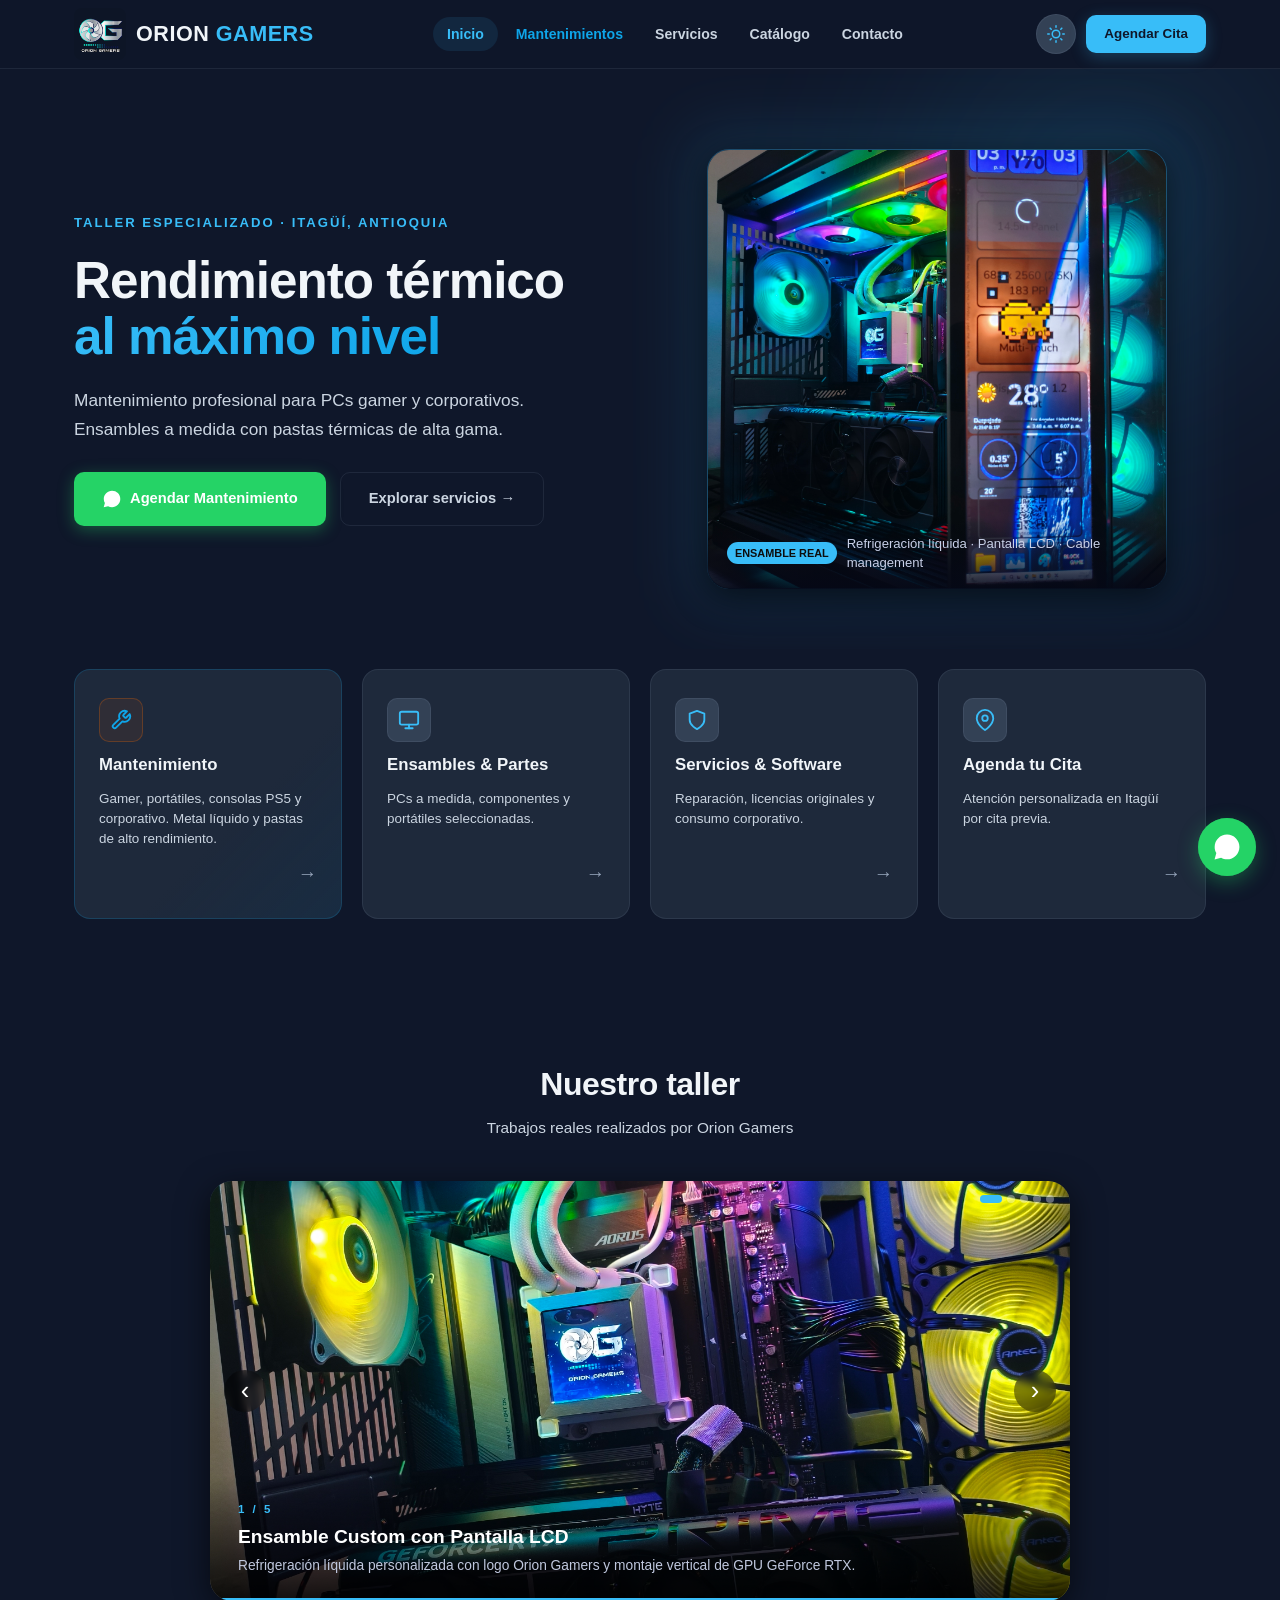
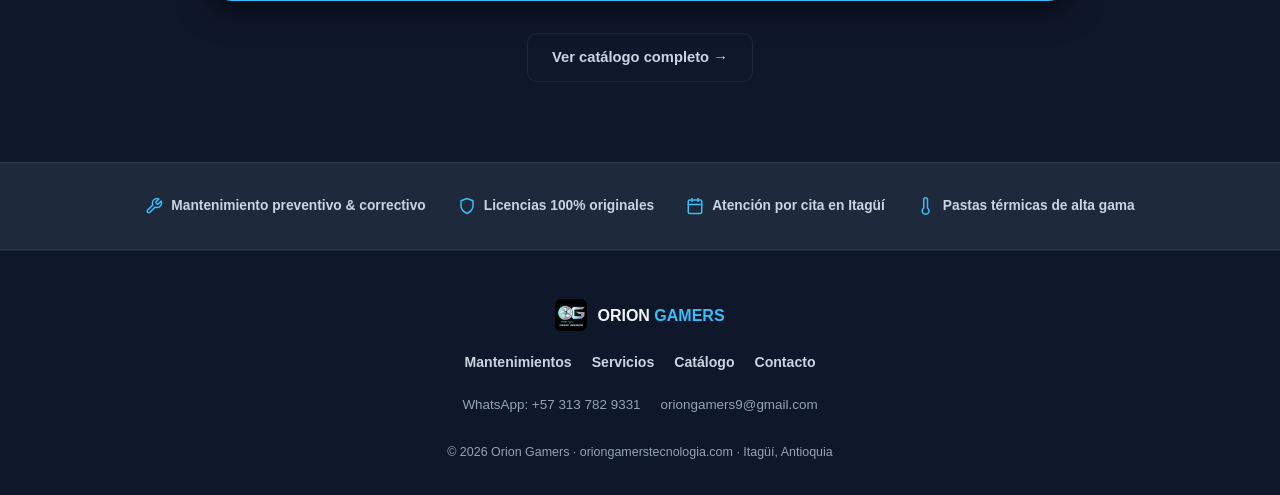
==== index.html @ 81de01fb "Deploy: Sitio web Orion Gamers con catálogo de variantes, mantenimientos PS5 y diseño minimalista" ====
<!DOCTYPE html>
<html lang="es" data-theme="dark">
<head>
  <meta charset="UTF-8">
  <meta name="viewport" content="width=device-width, initial-scale=1.0">
  <title>Orion Gamers | Mantenimiento & Tecnología Gamer · Itagüí</title>
  <meta name="description" content="Mantenimiento especializado de computadores, ensambles gamer a medida y licencias originales en Itagüí, Antioquia. Atención por cita previa.">
  <meta name="theme-color" content="#0f172a">
  <meta property="og:title" content="Orion Gamers · Mantenimiento & Tecnología Gamer">
  <meta property="og:description" content="Especialistas en mantenimiento térmico, ensambles gamer y licencias originales. Itagüí, Antioquia.">
  <meta property="og:type" content="website">
  <meta property="og:url" content="https://oriongamerstecnologia.com">
  <meta property="og:image" content="Logos%20OrionGamers/Orion_Gamers_Variante_14.webp">
  <link rel="icon" type="image/webp" href="Logos%20OrionGamers/Orion_Gamers_Variante_14.webp" id="favicon">
  <link rel="stylesheet" href="styles.css">
</head>
<body>

  <!-- HEADER -->
  <header class="header" id="header">
    <div class="container header-inner">
      <a href="index.html" class="logo">
        <img src="Logos%20OrionGamers/Orion_Gamers_Variante_14.webp" alt="Orion Gamers" id="brand-logo" width="52" height="52">
        <div class="logo-text">
          <span class="logo-name">ORION <span class="accent">GAMERS</span></span>
        </div>
      </a>

      <nav class="nav" id="nav">
        <a href="index.html" class="nav-link active">Inicio</a>
        <a href="mantenimientos.html" class="nav-link nav-highlight">Mantenimientos</a>
        <a href="servicios.html" class="nav-link">Servicios</a>
        <a href="catalogo.html" class="nav-link">Catálogo</a>
        <a href="contacto.html" class="nav-link">Contacto</a>
      </nav>

      <div class="header-actions">
        <button id="theme-toggle" class="theme-btn" type="button" aria-label="Cambiar tema">
          <svg class="theme-icon-sun" viewBox="0 0 24 24" width="18" height="18" fill="none" stroke="currentColor" stroke-width="2" stroke-linecap="round" stroke-linejoin="round"><circle cx="12" cy="12" r="5"></circle><line x1="12" y1="1" x2="12" y2="3"></line><line x1="12" y1="21" x2="12" y2="23"></line><line x1="4.22" y1="4.22" x2="5.64" y2="5.64"></line><line x1="18.36" y1="18.36" x2="19.78" y2="19.78"></line><line x1="1" y1="12" x2="3" y2="12"></line><line x1="21" y1="12" x2="23" y2="12"></line><line x1="4.22" y1="19.78" x2="5.64" y2="18.36"></line><line x1="18.36" y1="5.64" x2="19.78" y2="4.22"></line></svg>
          <svg class="theme-icon-moon" viewBox="0 0 24 24" width="18" height="18" fill="none" stroke="currentColor" stroke-width="2" stroke-linecap="round" stroke-linejoin="round"><path d="M21 12.79A9 9 0 1 1 11.21 3 7 7 0 0 0 21 12.79z"></path></svg>
        </button>
        <a href="https://wa.me/573137829331?text=Hola%20Orion%20Gamers%2C%20quiero%20informaci%C3%B3n" target="_blank" rel="noopener" class="btn btn-primary btn-sm hide-mobile">Agendar Cita</a>
        <button id="menu-toggle" class="menu-btn" type="button" aria-label="Menú" aria-expanded="false">
          <span></span><span></span><span></span>
        </button>
      </div>
    </div>
  </header>

  <main>

    <!-- HERO -->
    <section class="hero">
      <div class="container hero-grid">

        <div class="hero-text">
          <p class="hero-eyebrow">Taller especializado · Itagüí, Antioquia</p>
          <h1 class="hero-title">Rendimiento térmico<br><span class="gradient">al máximo nivel</span></h1>
          <p class="hero-sub">Mantenimiento profesional para PCs gamer y corporativos. Ensambles a medida con pastas térmicas de alta gama.</p>

          <div class="hero-ctas">
            <a href="https://wa.me/573137829331?text=Hola%20Orion%20Gamers%2C%20deseo%20agendar%20un%20mantenimiento" target="_blank" rel="noopener" class="btn btn-whatsapp">
              <svg viewBox="0 0 24 24" width="20" height="20" fill="currentColor"><path d="M12.04 2c-5.46 0-9.91 4.45-9.91 9.91 0 1.75.46 3.45 1.32 4.95L2.05 22l5.25-1.38c1.45.79 3.08 1.21 4.74 1.21 5.46 0 9.91-4.45 9.91-9.91 0-2.65-1.03-5.14-2.9-7.01A9.82 9.82 0 0 0 12.04 2zm5.46 12.38c-.28-.14-1.65-.81-1.9-.9-.26-.1-.45-.14-.64.14-.19.28-.73.9-.9 1.09-.17.19-.34.21-.62.07-.28-.14-1.18-.43-2.25-1.39-.83-.74-1.39-1.65-1.55-1.93-.16-.28-.02-.43.12-.57.13-.13.28-.34.42-.51.14-.17.19-.28.28-.47.09-.19.05-.36-.02-.5-.07-.14-.64-1.54-.88-2.11-.23-.55-.47-.48-.64-.49-.17-.01-.36-.01-.55-.01-.19 0-.5.07-.76.36-.26.28-1 1-1 2.43 0 1.44 1.03 2.82 1.18 3.01.14.19 2.03 3.1 4.92 4.35.69.3 1.23.48 1.65.61.69.22 1.32.19 1.82.11.56-.08 1.65-.67 1.88-1.32.23-.65.23-1.2.16-1.32-.07-.12-.26-.19-.54-.33z"/></svg>
              Agendar Mantenimiento
            </a>
            <a href="servicios.html" class="btn btn-ghost">Explorar servicios →</a>
          </div>
        </div>

        <div class="hero-visual">
          <div class="hero-card">
            <div class="hero-glow"></div>
            <img src="Imagenes%20y%20videos%20Pagina/A2.jpeg" alt="Ensamble gamer Orion Gamers con refrigeración líquida y pantalla LCD personalizada" class="hero-img" loading="eager">
            <div class="hero-img-caption">
              <span class="pill">Ensamble real</span>
              Refrigeración líquida · Pantalla LCD · Cable management
            </div>
          </div>
        </div>

      </div>
    </section>

    <!-- SERVICIOS RÁPIDOS (Tarjetas de Acceso) -->
    <section class="quick-links">
      <div class="container">
        <div class="cards-grid">

          <a href="mantenimientos.html" class="service-card card-featured">
            <span class="card-icon">
              <svg viewBox="0 0 24 24" fill="none" stroke="currentColor" stroke-width="2" stroke-linecap="round" stroke-linejoin="round"><path d="M14.7 6.3a1 1 0 0 0 0 1.4l1.6 1.6a1 1 0 0 0 1.4 0l3.77-3.77a6 6 0 0 1-7.94 7.94l-6.91 6.91a2.12 2.12 0 0 1-3-3l6.91-6.91a6 6 0 0 1 7.94-7.94l-3.76 3.76z"></path></svg>
            </span>
            <h3>Mantenimiento</h3>
            <p>Gamer, portátiles, consolas PS5 y corporativo. Metal líquido y pastas de alto rendimiento.</p>
            <span class="card-arrow">→</span>
          </a>

          <a href="catalogo.html" class="service-card">
            <span class="card-icon">
              <svg viewBox="0 0 24 24" fill="none" stroke="currentColor" stroke-width="2" stroke-linecap="round" stroke-linejoin="round"><rect x="2" y="3" width="20" height="14" rx="2" ry="2"></rect><line x1="8" y1="21" x2="16" y2="21"></line><line x1="12" y1="17" x2="12" y2="21"></line></svg>
            </span>
            <h3>Ensambles &amp; Partes</h3>
            <p>PCs a medida, componentes y portátiles seleccionadas.</p>
            <span class="card-arrow">→</span>
          </a>

          <a href="servicios.html" class="service-card">
            <span class="card-icon">
              <svg viewBox="0 0 24 24" fill="none" stroke="currentColor" stroke-width="2" stroke-linecap="round" stroke-linejoin="round"><path d="M12 22s8-4 8-10V5l-8-3-8 3v7c0 6 8 10 8 10z"></path></svg>
            </span>
            <h3>Servicios &amp; Software</h3>
            <p>Reparación, licencias originales y consumo corporativo.</p>
            <span class="card-arrow">→</span>
          </a>

          <a href="contacto.html" class="service-card">
            <span class="card-icon">
              <svg viewBox="0 0 24 24" fill="none" stroke="currentColor" stroke-width="2" stroke-linecap="round" stroke-linejoin="round"><path d="M21 10c0 7-9 13-9 13s-9-6-9-13a9 9 0 0 1 18 0z"></path><circle cx="12" cy="10" r="3"></circle></svg>
            </span>
            <h3>Agenda tu Cita</h3>
            <p>Atención personalizada en Itagüí por cita previa.</p>
            <span class="card-arrow">→</span>
          </a>

        </div>
      </div>
    </section>

    <!-- CARRUSEL DEL TALLER -->
    <section class="carousel-section">
      <div class="container">
        <div class="section-header">
          <h2>Nuestro taller</h2>
          <p>Trabajos reales realizados por Orion Gamers</p>
        </div>

        <div class="carousel" id="carousel">
          <!-- Imagen -->
          <img src="" alt="" class="carousel-img" id="carousel-img">

          <!-- Overlay con texto -->
          <div class="carousel-overlay" id="carousel-overlay">
            <p class="carousel-counter" id="carousel-counter"></p>
            <h3 class="carousel-title" id="carousel-title"></h3>
            <p class="carousel-desc" id="carousel-desc"></p>
          </div>

          <!-- Flecha Anterior -->
          <button class="carousel-arrow carousel-prev" id="carousel-prev" type="button" aria-label="Anterior">‹</button>

          <!-- Flecha Siguiente -->
          <button class="carousel-arrow carousel-next" id="carousel-next" type="button" aria-label="Siguiente">›</button>

          <!-- Indicadores (dots) -->
          <div class="carousel-dots" id="carousel-dots"></div>

          <!-- Barra de progreso autoplay -->
          <div class="carousel-progress">
            <div class="carousel-progress-bar" id="carousel-progress-bar"></div>
          </div>
        </div>

        <div class="gallery-cta">
          <a href="catalogo.html" class="btn btn-outline">Ver catálogo completo →</a>
        </div>
      </div>
    </section>

    <!-- BANDA DE CONFIANZA -->
    <section class="trust-band">
      <div class="container trust-row">
        <div class="trust-item">
          <span class="trust-icon">
            <svg viewBox="0 0 24 24" fill="none" stroke="currentColor" stroke-width="2" stroke-linecap="round" stroke-linejoin="round"><path d="M14.7 6.3a1 1 0 0 0 0 1.4l1.6 1.6a1 1 0 0 0 1.4 0l3.77-3.77a6 6 0 0 1-7.94 7.94l-6.91 6.91a2.12 2.12 0 0 1-3-3l6.91-6.91a6 6 0 0 1 7.94-7.94l-3.76 3.76z"></path></svg>
          </span>
          <span>Mantenimiento preventivo &amp; correctivo</span>
        </div>
        <div class="trust-item">
          <span class="trust-icon">
            <svg viewBox="0 0 24 24" fill="none" stroke="currentColor" stroke-width="2" stroke-linecap="round" stroke-linejoin="round"><path d="M12 22s8-4 8-10V5l-8-3-8 3v7c0 6 8 10 8 10z"></path></svg>
          </span>
          <span>Licencias 100% originales</span>
        </div>
        <div class="trust-item">
          <span class="trust-icon">
            <svg viewBox="0 0 24 24" fill="none" stroke="currentColor" stroke-width="2" stroke-linecap="round" stroke-linejoin="round"><rect x="3" y="4" width="18" height="18" rx="2" ry="2"></rect><line x1="16" y1="2" x2="16" y2="6"></line><line x1="8" y1="2" x2="8" y2="6"></line><line x1="3" y1="10" x2="21" y2="10"></line></svg>
          </span>
          <span>Atención por cita en Itagüí</span>
        </div>
        <div class="trust-item">
          <span class="trust-icon">
            <svg viewBox="0 0 24 24" fill="none" stroke="currentColor" stroke-width="2" stroke-linecap="round" stroke-linejoin="round"><path d="M14 14.76V3.5a2.5 2.5 0 0 0-5 0v11.26a4.5 4.5 0 1 0 5 0z"></path></svg>
          </span>
          <span>Pastas térmicas de alta gama</span>
        </div>
      </div>
    </section>

  </main>

  <!-- FOOTER -->
  <footer class="footer">
    <div class="container footer-inner">
      <div class="footer-brand">
        <img src="Logos%20OrionGamers/Orion_Gamers_Variante_14.webp" alt="Orion Gamers" width="36" height="36" id="footer-logo">
        <span>ORION <span class="accent">GAMERS</span></span>
      </div>
      <div class="footer-links">
        <a href="mantenimientos.html">Mantenimientos</a>
        <a href="servicios.html">Servicios</a>
        <a href="catalogo.html">Catálogo</a>
        <a href="contacto.html">Contacto</a>
      </div>
      <div class="footer-contact">
        <a href="https://wa.me/573137829331" target="_blank" rel="noopener">WhatsApp: +57 313 782 9331</a>
        <a href="mailto:oriongamers9@gmail.com">oriongamers9@gmail.com</a>
      </div>
      <p class="footer-copy">&copy; 2026 Orion Gamers · oriongamerstecnologia.com · Itagüí, Antioquia</p>
    </div>
  </footer>

  <!-- WHATSAPP FAB -->
  <a href="https://wa.me/573137829331?text=Hola%20Orion%20Gamers%2C%20tengo%20una%20consulta" target="_blank" rel="noopener" class="wa-fab" aria-label="WhatsApp">
    <span class="wa-pulse"></span>
    <svg viewBox="0 0 24 24" width="30" height="30" fill="white"><path d="M12.04 2c-5.46 0-9.91 4.45-9.91 9.91 0 1.75.46 3.45 1.32 4.95L2.05 22l5.25-1.38c1.45.79 3.08 1.21 4.74 1.21 5.46 0 9.91-4.45 9.91-9.91 0-2.65-1.03-5.14-2.9-7.01A9.82 9.82 0 0 0 12.04 2zm5.46 12.38c-.28-.14-1.65-.81-1.9-.9-.26-.1-.45-.14-.64.14-.19.28-.73.9-.9 1.09-.17.19-.34.21-.62.07-.28-.14-1.18-.43-2.25-1.39-.83-.74-1.39-1.65-1.55-1.93-.16-.28-.02-.43.12-.57.13-.13.28-.34.42-.51.14-.17.19-.28.28-.47.09-.19.05-.36-.02-.5-.07-.14-.64-1.54-.88-2.11-.23-.55-.47-.48-.64-.49-.17-.01-.36-.01-.55-.01-.19 0-.5.07-.76.36-.26.28-1 1-1 2.43 0 1.44 1.03 2.82 1.18 3.01.14.19 2.03 3.1 4.92 4.35.69.3 1.23.48 1.65.61.69.22 1.32.19 1.82.11.56-.08 1.65-.67 1.88-1.32.23-.65.23-1.2.16-1.32-.07-.12-.26-.19-.54-.33z"/></svg>
  </a>

  <script src="script.js"></script>
</body>
</html>
---- styles.css ----
/* ==========================================================================
   ORION GAMERS — Estilos Principales
   Minimalista · Modo Dual (Dark / Light) · Multi-página
   ========================================================================== */

/* ─── VARIABLES ─── */
:root {
  --font: -apple-system, BlinkMacSystemFont, "Segoe UI", Roboto, Helvetica, Arial, sans-serif;
  --ease: cubic-bezier(.4, 0, .2, 1);
  --speed: .3s;
  --r-sm: 10px;
  --r-md: 16px;
  --r-lg: 22px;
  --r-full: 9999px;
  --wa: #25d366;
  --wa-hover: #1ead57;
  --wa-glow: rgba(37, 211, 102, .35);
}

/* ─── DARK THEME ─── */
[data-theme="dark"] {
  --bg-0: #0f172a;
  --bg-1: #1e293b;
  --bg-2: #334155;
  --bg-glass: rgba(15, 23, 42, .92);
  --text-1: #f1f5f9;
  --text-2: #cbd5e1;
  --text-3: #94a3b8;
  --accent: #38bdf8;
  --accent-dim: rgba(56, 189, 248, .10);
  --accent-glow: rgba(56, 189, 248, .25);
  --orange: #0ea5e9;
  --orange-glow: rgba(14, 165, 233, .20);
  --border: rgba(148, 163, 184, .12);
  --border-accent: rgba(56, 189, 248, .25);
  --shadow: 0 8px 32px rgba(0,0,0,.60);
  --shadow-sm: 0 2px 8px rgba(0,0,0,.35);
}

/* ─── LIGHT THEME ─── */
[data-theme="light"] {
  --bg-0: #f1f5f9;
  --bg-1: #ffffff;
  --bg-2: #e2e8f0;
  --bg-glass: rgba(241, 245, 249, .92);
  --text-1: #0f172a;
  --text-2: #334155;
  --text-3: #64748b;
  --accent: #0284c7;
  --accent-dim: rgba(2, 132, 199, .08);
  --accent-glow: rgba(2, 132, 199, .16);
  --orange: #0369a1;
  --orange-glow: rgba(3, 105, 161, .12);
  --border: rgba(15, 23, 42, .10);
  --border-accent: rgba(2, 132, 199, .25);
  --shadow: 0 8px 32px rgba(0,0,0,.08);
  --shadow-sm: 0 2px 8px rgba(0,0,0,.05);
}

/* ─── RESET ─── */
*, *::before, *::after { box-sizing: border-box; margin: 0; padding: 0; }
html { scroll-behavior: smooth; }
body {
  font-family: var(--font);
  background: var(--bg-0);
  color: var(--text-1);
  line-height: 1.6;
  -webkit-font-smoothing: antialiased;
  transition: background var(--speed) var(--ease), color var(--speed) var(--ease);
  overflow-x: hidden;
}
a { text-decoration: none; color: inherit; transition: all var(--speed) var(--ease); }
img { max-width: 100%; height: auto; display: block; }
.container { max-width: 1180px; margin: 0 auto; padding: 0 24px; }
.accent { color: var(--accent); }

/* ─── GRADIENT TEXT ─── */
.gradient {
  background: linear-gradient(135deg, var(--accent) 0%, var(--orange) 100%);
  -webkit-background-clip: text;
  -webkit-text-fill-color: transparent;
  background-clip: text;
}

/* ─── BUTTONS ─── */
.btn {
  display: inline-flex; align-items: center; gap: 8px;
  font-weight: 700; border: none; cursor: pointer;
  border-radius: var(--r-sm); transition: all var(--speed) var(--ease);
  font-size: .92rem; text-decoration: none;
}
.btn-sm { padding: 8px 18px; font-size: .84rem; }
.btn-primary {
  background: var(--accent); color: #0f172a; font-weight: 800;
  box-shadow: 0 4px 16px var(--accent-glow);
}
.btn-primary:hover { transform: translateY(-2px); filter: brightness(1.12); box-shadow: 0 8px 24px var(--accent-glow); }
.btn-whatsapp {
  background: var(--wa); color: #fff;
  padding: 14px 28px; border-radius: var(--r-sm);
  box-shadow: 0 4px 16px var(--wa-glow);
}
.btn-whatsapp:hover { background: var(--wa-hover); transform: translateY(-2px); box-shadow: 0 8px 24px var(--wa-glow); }
.btn-ghost {
  background: transparent; color: var(--text-2);
  padding: 14px 28px; border: 1px solid var(--border);
}
.btn-ghost:hover { color: var(--accent); border-color: var(--accent); background: var(--accent-dim); }
.btn-outline {
  background: transparent; color: var(--text-2);
  padding: 12px 24px; border: 1px solid var(--border);
}
.btn-outline:hover { color: var(--accent); border-color: var(--accent); }

/* ─── HEADER ─── */
.header {
  position: sticky; top: 0; z-index: 100;
  background: var(--bg-glass);
  backdrop-filter: blur(16px); -webkit-backdrop-filter: blur(16px);
  border-bottom: 1px solid var(--border);
  transition: background var(--speed) var(--ease), border var(--speed) var(--ease);
}
.header-inner {
  display: flex; align-items: center; justify-content: space-between;
  height: 68px;
}

/* Logo */
.logo { display: flex; align-items: center; gap: 10px; }
.logo img {
  width: 52px; height: 52px; border-radius: 8px;
  object-fit: cover;
}
[data-theme="dark"] .logo img { mix-blend-mode: lighten; }
[data-theme="light"] .logo img { mix-blend-mode: darken; }
.logo-name { font-size: 1.35rem; font-weight: 800; letter-spacing: .5px; }

/* Nav */
.nav { display: flex; align-items: center; gap: 4px; }
.nav-link {
  font-size: .88rem; font-weight: 600; color: var(--text-2);
  padding: 6px 14px; border-radius: var(--r-full);
}
.nav-link:hover, .nav-link.active { color: var(--accent); background: var(--accent-dim); }
.nav-highlight { font-weight: 700; color: var(--orange); }
.nav-highlight:hover { color: var(--orange); background: var(--orange-glow); }

/* Header actions */
.header-actions { display: flex; align-items: center; gap: 10px; }

/* Theme toggle */
.theme-btn {
  width: 40px; height: 40px; border-radius: 50%;
  background: var(--bg-2); border: 1px solid var(--border);
  cursor: pointer; display: flex; align-items: center; justify-content: center;
  color: var(--text-1); transition: all var(--speed) var(--ease);
}
.theme-btn:hover { border-color: var(--accent); transform: scale(1.08); }
.theme-btn svg {
  width: 18px; height: 18px; display: block;
}
[data-theme="dark"] .theme-icon-moon { display: none; }
[data-theme="dark"] .theme-icon-sun { display: block; color: var(--accent); }
[data-theme="light"] .theme-icon-sun { display: none; }
[data-theme="light"] .theme-icon-moon { display: block; color: var(--text-1); }

/* Menu button mobile */
.menu-btn {
  display: none; background: none; border: none; cursor: pointer;
  width: 32px; height: 24px; position: relative;
  flex-direction: column; justify-content: space-between;
}
.menu-btn span {
  display: block; width: 100%; height: 2px; background: var(--text-1);
  border-radius: 2px; transition: all .3s ease;
}
.menu-btn.open span:nth-child(1) { transform: translateY(11px) rotate(45deg); }
.menu-btn.open span:nth-child(2) { opacity: 0; }
.menu-btn.open span:nth-child(3) { transform: translateY(-11px) rotate(-45deg); }

/* ─── HERO ─── */
.hero {
  padding: 80px 0 60px;
  position: relative; overflow: hidden;
}
.hero::before {
  content: ""; position: absolute; top: -30%; right: -10%;
  width: 600px; height: 600px; border-radius: 50%;
  background: radial-gradient(circle, var(--accent-glow) 0%, transparent 70%);
  filter: blur(80px); opacity: .5; pointer-events: none;
}
.hero-grid {
  display: grid; grid-template-columns: 1fr 1fr;
  align-items: center; gap: 56px; position: relative; z-index: 1;
}

/* Hero text */
.hero-text { display: flex; flex-direction: column; gap: 20px; }
.hero-eyebrow {
  font-size: .82rem; font-weight: 700; text-transform: uppercase;
  letter-spacing: 2px; color: var(--accent);
}
.hero-title {
  font-size: 3.2rem; font-weight: 800; line-height: 1.1;
  letter-spacing: -1px;
}
.hero-sub {
  font-size: 1.08rem; color: var(--text-2); line-height: 1.7;
  max-width: 480px;
}
.hero-ctas { display: flex; gap: 14px; flex-wrap: wrap; margin-top: 8px; }

/* Hero visual */
.hero-visual { display: flex; justify-content: center; position: relative; }
.hero-card { position: relative; width: 100%; max-width: 460px; }
.hero-glow {
  position: absolute; inset: -16px; border-radius: var(--r-lg);
  background: linear-gradient(135deg, var(--accent-glow), var(--orange-glow));
  filter: blur(32px); opacity: .6;
}
.hero-img {
  position: relative; z-index: 1; width: 100%; height: 440px;
  object-fit: cover; border-radius: var(--r-lg);
  border: 1px solid var(--border-accent);
  box-shadow: var(--shadow);
}
.hero-img-caption {
  position: absolute; bottom: 0; left: 0; right: 0; z-index: 2;
  padding: 16px 20px;
  background: linear-gradient(to top, rgba(5,8,22,.92) 0%, transparent 100%);
  border-radius: 0 0 var(--r-lg) var(--r-lg);
  font-size: .82rem; color: #c8d0e8; line-height: 1.5;
  display: flex; align-items: center; gap: 10px;
}
.pill {
  flex-shrink: 0; background: var(--accent); color: #0d0d0d;
  font-size: .68rem; font-weight: 800; text-transform: uppercase;
  padding: 3px 8px; border-radius: var(--r-full);
}

/* ─── QUICK LINKS (SERVICE CARDS) ─── */
.quick-links { padding: 20px 0 80px; }
.cards-grid {
  display: grid; grid-template-columns: repeat(4, 1fr); gap: 20px;
}
.service-card {
  display: flex; flex-direction: column; gap: 10px;
  background: var(--bg-1); border: 1px solid var(--border);
  border-radius: var(--r-md); padding: 28px 24px;
  position: relative; overflow: hidden;
  transition: all var(--speed) var(--ease); cursor: pointer;
}
.service-card:hover {
  border-color: var(--accent); transform: translateY(-4px);
  box-shadow: var(--shadow), 0 0 0 1px var(--accent);
}
.card-featured {
  border-color: var(--orange-glow);
  background: linear-gradient(135deg, var(--bg-1) 60%, var(--orange-glow) 180%);
}
.card-icon {
  width: 44px; height: 44px; border-radius: var(--r-sm);
  background: var(--bg-2); border: 1px solid var(--border);
  display: flex; align-items: center; justify-content: center;
  color: var(--accent); transition: all var(--speed) var(--ease);
}
.card-featured .card-icon {
  color: var(--orange); border-color: rgba(255, 107, 0, 0.25);
  background: rgba(255, 107, 0, 0.08);
}
.card-icon svg { width: 22px; height: 22px; display: block; }
.service-card:hover .card-icon { border-color: var(--accent); transform: scale(1.05); }
.card-featured:hover .card-icon { border-color: var(--orange); }
.service-card h3 { font-size: 1.05rem; font-weight: 700; }
.service-card p { font-size: .84rem; color: var(--text-2); line-height: 1.5; flex-grow: 1; }
.card-arrow {
  align-self: flex-end; font-size: 1.2rem; color: var(--text-3);
  transition: all var(--speed) var(--ease);
}
.service-card:hover .card-arrow { color: var(--accent); transform: translateX(4px); }
.card-featured:hover .card-arrow { color: var(--orange); }

/* ─── SECTION HEADER ─── */
.section-header { text-align: center; margin-bottom: 40px; }
.section-header h2 { font-size: 2rem; font-weight: 800; letter-spacing: -.5px; }
.section-header p { color: var(--text-2); margin-top: 6px; font-size: .96rem; }
.gallery-cta { text-align: center; margin-top: 32px; }

/* ─── CAROUSEL ─── */
.carousel-section { padding: 60px 0 80px; }
.carousel {
  position: relative; width: 100%; max-width: 860px; margin: 0 auto;
  border-radius: var(--r-lg); overflow: hidden;
  background: var(--bg-2); box-shadow: var(--shadow);
}

/* Crossfade animation */
@keyframes crossfade {
  from { opacity: 0; transform: scale(1.03); }
  to   { opacity: 1; transform: scale(1); }
}
.carousel-img {
  width: 100%; height: 420px; object-fit: cover; display: block;
}
.carousel-img.fade { animation: crossfade .45s cubic-bezier(.16,1,.3,1) forwards; }

/* Overlay */
.carousel-overlay {
  position: absolute; bottom: 0; left: 0; right: 0;
  padding: 24px 28px;
  background: linear-gradient(to top, rgba(0,0,0,.85) 0%, rgba(0,0,0,.35) 65%, transparent 100%);
}
.carousel-overlay.fade { animation: crossfade .45s cubic-bezier(.16,1,.3,1) forwards; }
.carousel-counter {
  font-size: .72rem; font-weight: 700; text-transform: uppercase;
  letter-spacing: 2.5px; color: var(--accent); margin-bottom: 4px;
}
.carousel-title {
  font-size: 1.2rem; font-weight: 700; color: #fff;
}
.carousel-desc {
  font-size: .86rem; color: #c0c8de; margin-top: 3px; line-height: 1.5;
}

/* Arrows */
.carousel-arrow {
  position: absolute; top: 50%; transform: translateY(-50%);
  width: 42px; height: 42px; border-radius: 50%;
  background: rgba(0,0,0,.45); border: none; color: #fff;
  font-size: 1.6rem; cursor: pointer; display: flex;
  align-items: center; justify-content: center;
  transition: all .25s var(--ease); backdrop-filter: blur(4px);
}
.carousel-arrow:hover { background: var(--accent); color: #0d0d0d; }
.carousel-prev { left: 14px; }
.carousel-next { right: 14px; }

/* Dots */
.carousel-dots {
  position: absolute; top: 14px; right: 16px;
  display: flex; gap: 5px;
}
.carousel-dot {
  width: 8px; height: 8px; border-radius: var(--r-full);
  background: rgba(255,255,255,.35); border: none; cursor: pointer;
  transition: all .3s var(--ease); padding: 0;
}
.carousel-dot:hover { background: rgba(255,255,255,.65); }
.carousel-dot.active {
  width: 22px; background: var(--accent);
}

/* Progress bar */
.carousel-progress {
  position: absolute; bottom: 0; left: 0; right: 0;
  height: 3px; background: rgba(255,255,255,.1);
}
.carousel-progress-bar {
  height: 100%; background: var(--accent); border-radius: 0 3px 3px 0;
  width: 0;
}
.carousel-progress-bar.running {
  animation: progressFill 5s linear forwards;
}
@keyframes progressFill {
  from { width: 0; }
  to   { width: 100%; }
}

/* ─── TRUST BAND ─── */
.trust-band {
  padding: 32px 0;
  background: var(--bg-1); border-top: 1px solid var(--border);
  border-bottom: 1px solid var(--border);
}
.trust-row {
  display: flex; justify-content: center; align-items: center;
  flex-wrap: wrap; gap: 32px;
}
.trust-item {
  display: flex; align-items: center; gap: 8px;
  font-size: .86rem; font-weight: 600; color: var(--text-2);
}
.trust-icon {
  display: inline-flex; align-items: center; justify-content: center;
  color: var(--accent); flex-shrink: 0;
}
.trust-icon svg { width: 18px; height: 18px; display: block; }

/* ─── FOOTER ─── */
.footer {
  padding: 48px 0 32px;
  border-top: 1px solid var(--border);
}
.footer-inner {
  display: flex; flex-direction: column; align-items: center;
  gap: 20px; text-align: center;
}
.footer-brand {
  display: flex; align-items: center; gap: 10px;
  font-size: 1rem; font-weight: 800;
}
.footer-brand img { width: 32px; height: 32px; border-radius: 6px; object-fit: cover; }
.footer-links { display: flex; gap: 20px; flex-wrap: wrap; }
.footer-links a { font-size: .88rem; font-weight: 600; color: var(--text-2); }
.footer-links a:hover { color: var(--accent); }
.footer-contact { display: flex; gap: 20px; flex-wrap: wrap; }
.footer-contact a { font-size: .84rem; color: var(--text-3); }
.footer-contact a:hover { color: var(--accent); }
.footer-copy { font-size: .78rem; color: var(--text-3); margin-top: 8px; }

/* ─── WHATSAPP FAB ─── */
.wa-fab {
  position: fixed; bottom: 24px; right: 24px; z-index: 90;
  width: 58px; height: 58px; border-radius: 50%;
  background: var(--wa); display: flex; align-items: center; justify-content: center;
  box-shadow: 0 6px 20px var(--wa-glow);
  transition: transform .3s var(--ease);
}
.wa-fab:hover { transform: scale(1.1); background: var(--wa-hover); }
.wa-fab svg { position: relative; z-index: 2; }
.wa-pulse {
  position: absolute; inset: 0; border-radius: 50%;
  background: var(--wa); opacity: .5;
  animation: pulse 2s infinite;
}
@keyframes pulse {
  0% { transform: scale(1); opacity: .5; }
  100% { transform: scale(1.55); opacity: 0; }
}

/* ─── SCROLL MARGIN FOR ANCHORS ─── */
section[id] {
  scroll-margin-top: 80px;
}

/* ─── SECTION HEADERS & BADGES ─── */
.section-badge {
  display: inline-block;
  font-size: .72rem;
  font-weight: 800;
  text-transform: uppercase;
  letter-spacing: 2px;
  color: #38bdf8;
  background: rgba(56, 189, 248, 0.12);
  border: 1px solid rgba(56, 189, 248, 0.25);
  padding: 4px 14px;
  border-radius: var(--r-full);
  margin-bottom: 12px;
}
.section-title {
  font-size: 2.2rem;
  font-weight: 800;
  letter-spacing: -.5px;
  color: var(--text-1);
}
.section-desc {
  color: var(--text-2);
  margin-top: 8px;
  font-size: .98rem;
  max-width: 640px;
  margin-left: auto;
  margin-right: auto;
  line-height: 1.6;
}

/* ─── MANTENIMIENTO ESPECIALIZADO ─── */
.maintenance-section {
  padding: 70px 0 60px;
  position: relative;
}
.maint-grid {
  display: grid;
  grid-template-columns: repeat(4, 1fr);
  gap: 24px;
  margin-bottom: 40px;
}
.maint-card {
  background: var(--bg-1);
  border: 1px solid var(--border);
  border-radius: var(--r-lg);
  display: flex;
  flex-direction: column;
  padding: 32px 26px;
  position: relative;
  overflow: hidden;
  transition: transform var(--speed) var(--ease), border-color var(--speed) var(--ease), box-shadow var(--speed) var(--ease);
}
.maint-card:hover {
  transform: translateY(-6px);
  box-shadow: var(--shadow);
}
.maint-card::before {
  content: "";
  position: absolute;
  top: 0; left: 0; right: 0;
  height: 4px;
  background: transparent;
  transition: background var(--speed) var(--ease);
}
.maint-card-gamer:hover {
  border-color: #00e5ff;
  box-shadow: 0 12px 36px rgba(0, 229, 255, 0.15);
}
.maint-card-gamer::before {
  background: linear-gradient(90deg, #00e5ff, #38bdf8);
}
.maint-card-corp:hover {
  border-color: #3b82f6;
  box-shadow: 0 12px 36px rgba(59, 130, 246, 0.15);
}
.maint-card-corp::before {
  background: linear-gradient(90deg, #3b82f6, #6366f1);
}
.maint-card-laptop:hover {
  border-color: #10b981;
  box-shadow: 0 12px 36px rgba(16, 185, 129, 0.15);
}
.maint-card-laptop::before {
  background: linear-gradient(90deg, #10b981, #06b6d4);
}
.maint-card-ps5:hover {
  border-color: #0070d1;
  box-shadow: 0 12px 36px rgba(0, 112, 209, 0.25);
}
.maint-card-ps5::before {
  background: linear-gradient(90deg, #0070d1, #00f0ff);
}

.maint-card-header {
  display: flex;
  flex-direction: column;
  gap: 12px;
  margin-bottom: 20px;
}
.maint-icon-badge {
  width: 48px;
  height: 48px;
  border-radius: var(--r-md);
  background: var(--bg-2);
  border: 1px solid var(--border);
  display: flex;
  align-items: center;
  justify-content: center;
  color: var(--accent);
  transition: all var(--speed) var(--ease);
}
.maint-card-corporate .maint-icon-badge { color: #f59e0b; border-color: rgba(245, 158, 11, 0.25); }
.maint-card-laptop .maint-icon-badge { color: #10b981; border-color: rgba(16, 185, 129, 0.25); }
.maint-card-ps5 .maint-icon-badge { color: #0070d1; border-color: rgba(0, 112, 209, 0.25); }
.maint-icon-badge svg {
  width: 24px;
  height: 24px;
  display: block;
}
.maint-tag {
  font-size: .74rem;
  font-weight: 700;
  text-transform: uppercase;
  letter-spacing: 1px;
  color: var(--text-2);
}
.maint-card-title {
  font-size: 1.25rem;
  font-weight: 800;
  line-height: 1.3;
  color: var(--text-1);
}
.maint-card-desc {
  font-size: .88rem;
  color: var(--text-2);
  line-height: 1.55;
}

.maint-card-body {
  flex-grow: 1;
  border-top: 1px solid var(--border);
  padding-top: 20px;
  margin-bottom: 24px;
}
.maint-features-title {
  font-size: .80rem;
  font-weight: 700;
  text-transform: uppercase;
  letter-spacing: .8px;
  color: var(--text-2);
  margin-bottom: 14px;
}
.maint-checklist {
  list-style: none;
  display: flex;
  flex-direction: column;
  gap: 12px;
}
.maint-checklist li {
  display: flex;
  align-items: flex-start;
  gap: 10px;
  font-size: .86rem;
  color: var(--text-2);
  line-height: 1.45;
}
.maint-checklist li strong {
  color: var(--text-1);
}
.check-icon {
  flex-shrink: 0;
  width: 18px;
  height: 18px;
  border-radius: 50%;
  background: rgba(37, 211, 102, 0.15);
  color: #25d366;
  display: inline-flex;
  align-items: center;
  justify-content: center;
  font-size: .75rem;
  font-weight: 900;
  margin-top: 2px;
}

.maint-card-footer {
  margin-top: auto;
}
.maint-cta-btn {
  width: 100%;
  justify-content: center;
  padding: 12px 18px;
  font-size: .88rem;
}

/* ─── TARJETA COMPARATIVA DE VIDEOS ANTES Y DESPUÉS ─── */
.video-showcase-card {
  background: var(--bg-1);
  border: 1px solid var(--border);
  border-radius: var(--r-lg);
  padding: 38px 32px;
  margin-bottom: 36px;
  box-shadow: var(--shadow-sm);
  position: relative;
  overflow: hidden;
}
.video-showcase-header {
  text-align: center;
  margin-bottom: 28px;
}
.video-badge {
  display: inline-block;
  font-size: .72rem;
  font-weight: 800;
  text-transform: uppercase;
  letter-spacing: 2px;
  color: #f59e0b;
  background: rgba(245, 158, 11, 0.12);
  border: 1px solid rgba(245, 158, 11, 0.25);
  padding: 4px 14px;
  border-radius: var(--r-full);
  margin-bottom: 10px;
}
.video-showcase-title {
  font-size: 1.6rem;
  font-weight: 800;
  color: var(--text-1);
  letter-spacing: -.3px;
}
.video-showcase-desc {
  font-size: .92rem;
  color: var(--text-2);
  max-width: 680px;
  margin: 8px auto 0;
  line-height: 1.6;
}
.video-showcase-grid {
  display: grid;
  grid-template-columns: 1fr 1fr;
  gap: 24px;
}
.video-box {
  background: var(--bg-2);
  border: 1px solid var(--border);
  border-radius: var(--r-md);
  padding: 22px;
  display: flex;
  flex-direction: column;
  gap: 14px;
  transition: transform var(--speed) var(--ease), border-color var(--speed) var(--ease), box-shadow var(--speed) var(--ease);
}
.video-box:hover {
  transform: translateY(-4px);
}
.video-box-before:hover {
  border-color: rgba(239, 68, 68, 0.45);
  box-shadow: 0 10px 28px rgba(239, 68, 68, 0.12);
}
.video-box-after:hover {
  border-color: rgba(34, 197, 94, 0.45);
  box-shadow: 0 10px 28px rgba(34, 197, 94, 0.12);
}
.video-box-badge {
  display: inline-flex;
  align-items: center;
  gap: 8px;
  font-size: .74rem;
  font-weight: 800;
  letter-spacing: 1px;
  text-transform: uppercase;
  padding: 5px 12px;
  border-radius: var(--r-full);
  align-self: flex-start;
}
.badge-before {
  background: rgba(239, 68, 68, 0.12);
  color: #ef4444;
  border: 1px solid rgba(239, 68, 68, 0.25);
}
.badge-after {
  background: rgba(34, 197, 94, 0.12);
  color: #22c55e;
  border: 1px solid rgba(34, 197, 94, 0.25);
}
.dot-red {
  color: #ef4444;
  font-size: .9rem;
}
.dot-green {
  color: #22c55e;
  font-size: .9rem;
}
.aspect-pill {
  font-size: .68rem;
  font-weight: 700;
  text-transform: uppercase;
  letter-spacing: .5px;
  color: var(--text-3);
  background: var(--bg-1);
  padding: 3px 8px;
  border-radius: var(--r-full);
  border: 1px solid var(--border);
}

.video-box-header {
  display: flex;
  align-items: center;
  justify-content: flex-start;
  gap: 10px;
}

.video-wrapper {
  position: relative;
  width: 100%;
  max-width: 250px;
  margin: 0 auto;
  aspect-ratio: 478 / 850;
  border-radius: var(--r-md);
  overflow: hidden;
  background: #000;
  box-shadow: 0 8px 24px rgba(0, 0, 0, 0.45);
  border: 1px solid var(--border);
  transition: border-color var(--speed) var(--ease), box-shadow var(--speed) var(--ease);
}
.video-wrapper:hover {
  border-color: #38bdf8;
  box-shadow: 0 10px 28px rgba(56, 189, 248, 0.2);
}
.showcase-video {
  width: 100%;
  height: 100%;
  display: block;
  object-fit: contain;
  background: #000;
}

.btn-expand-trigger {
  width: 100%;
  max-width: 250px;
  margin: 10px auto 0;
  padding: 10px 16px;
  font-size: .84rem;
  font-weight: 700;
  border-radius: var(--r-sm);
  display: flex;
  align-items: center;
  justify-content: center;
  gap: 8px;
  cursor: pointer;
  background: var(--bg-1);
  border: 1px solid var(--border);
  color: var(--text-1);
  transition: all var(--speed) var(--ease);
}
.btn-expand-trigger:hover {
  transform: translateY(-2px);
  border-color: #38bdf8;
  color: #38bdf8;
  background: rgba(56, 189, 248, 0.08);
  box-shadow: 0 4px 14px rgba(56, 189, 248, 0.25);
}
.btn-expand-before:hover {
  border-color: #ef4444;
  color: #ef4444;
  background: rgba(239, 68, 68, 0.08);
  box-shadow: 0 4px 14px rgba(239, 68, 68, 0.2);
}
.btn-expand-after:hover {
  border-color: #22c55e;
  color: #22c55e;
  background: rgba(34, 197, 94, 0.08);
  box-shadow: 0 4px 14px rgba(34, 197, 94, 0.2);
}
.btn-expand-after:hover {
  border-color: #22c55e;
  color: #22c55e;
  box-shadow: 0 4px 14px rgba(34, 197, 94, 0.2);
}

.video-box-info {
  display: flex;
  flex-direction: column;
  gap: 8px;
  padding-top: 4px;
}
.video-box-info h4 {
  font-size: .94rem;
  font-weight: 700;
  color: var(--text-1);
}
.video-box-info ul {
  list-style: none;
  display: flex;
  flex-direction: column;
  gap: 6px;
}
.video-box-info li {
  font-size: .84rem;
  color: var(--text-2);
  line-height: 1.45;
  position: relative;
  padding-left: 16px;
}
.video-box-info li::before {
  content: "•";
  position: absolute;
  left: 2px;
  top: 0;
  color: var(--text-3);
  font-size: 1rem;
}
.video-showcase-footer {
  margin-top: 26px;
  padding-top: 22px;
  border-top: 1px solid var(--border);
  display: flex;
  align-items: center;
  justify-content: space-between;
  gap: 20px;
  flex-wrap: wrap;
}
.video-footer-text {
  display: flex;
  align-items: center;
  gap: 10px;
  font-size: .88rem;
  color: var(--text-2);
  max-width: 620px;
  line-height: 1.5;
}
.sparkle-icon {
  font-size: 1.3rem;
  flex-shrink: 0;
}

/* ─── TARJETA PROCESO MANTENIMIENTO PLAYSTATION 5 (PS5) ─── */
.ps5-showcase-card {
  background: var(--bg-1);
  border: 1px solid var(--border);
  border-radius: var(--r-lg);
  padding: 38px 32px;
  margin-bottom: 36px;
  box-shadow: var(--shadow-sm);
  position: relative;
  overflow: hidden;
}
.ps5-showcase-card::before {
  content: "";
  position: absolute;
  top: 0; left: 0; right: 0;
  height: 4px;
  background: linear-gradient(90deg, #0070d1, #00f0ff, #0070d1);
}
.ps5-showcase-header {
  text-align: center;
  margin-bottom: 28px;
}
.ps5-badge {
  display: inline-block;
  font-size: .72rem;
  font-weight: 800;
  text-transform: uppercase;
  letter-spacing: 2px;
  color: #38bdf8;
  background: rgba(0, 112, 209, 0.14);
  border: 1px solid rgba(0, 112, 209, 0.35);
  padding: 4px 14px;
  border-radius: var(--r-full);
  margin-bottom: 10px;
}
.ps5-showcase-title {
  font-size: 1.6rem;
  font-weight: 800;
  color: var(--text-1);
  letter-spacing: -.3px;
}
.ps5-showcase-desc {
  font-size: .92rem;
  color: var(--text-2);
  max-width: 720px;
  margin: 8px auto 0;
  line-height: 1.6;
}
.ps5-showcase-grid {
  display: grid;
  grid-template-columns: 320px 1fr;
  gap: 28px;
  align-items: start;
}

/* Reproductor Columna Izquierda */
.ps5-player-box {
  background: var(--bg-2);
  border: 1px solid var(--border);
  border-radius: var(--r-md);
  padding: 20px;
  display: flex;
  flex-direction: column;
  gap: 12px;
  transition: border-color var(--speed) var(--ease), box-shadow var(--speed) var(--ease);
}
.ps5-player-box:hover {
  border-color: rgba(0, 112, 209, 0.45);
  box-shadow: 0 10px 28px rgba(0, 112, 209, 0.15);
}
.ps5-player-header {
  display: flex;
  align-items: center;
  justify-content: space-between;
  gap: 10px;
}
.ps5-phase-pill {
  font-size: .74rem;
  font-weight: 800;
  letter-spacing: .5px;
  text-transform: uppercase;
  color: #38bdf8;
  background: rgba(56, 189, 248, 0.12);
  border: 1px solid rgba(56, 189, 248, 0.25);
  padding: 4px 10px;
  border-radius: var(--r-full);
}
.ps5-video-wrapper {
  max-width: 260px;
}
.ps5-main-video {
  width: 100%;
  height: 100%;
  object-fit: contain;
  background: #000;
  display: block;
}
.btn-expand-ps5:hover {
  border-color: #0070d1;
  color: #38bdf8;
  background: rgba(0, 112, 209, 0.12);
  box-shadow: 0 4px 14px rgba(0, 112, 209, 0.25);
}
.ps5-phase-info {
  display: flex;
  flex-direction: column;
  gap: 6px;
  padding-top: 4px;
}
.ps5-phase-info h4 {
  font-size: .94rem;
  font-weight: 700;
  color: var(--text-1);
}
.ps5-phase-info p {
  font-size: .84rem;
  color: var(--text-2);
  line-height: 1.45;
}

/* Columna Derecha: Variantes */
.ps5-variants-box {
  background: var(--bg-2);
  border: 1px solid var(--border);
  border-radius: var(--r-md);
  padding: 22px;
  display: flex;
  flex-direction: column;
  gap: 16px;
}
.ps5-variants-header {
  display: flex;
  align-items: center;
  justify-content: space-between;
  gap: 12px;
  border-bottom: 1px solid var(--border);
  padding-bottom: 14px;
}
.ps5-variants-title-wrap {
  display: flex;
  align-items: center;
  gap: 12px;
}
.ps5-variants-icon {
  font-size: 1.5rem;
  line-height: 1;
}
.ps5-variants-title {
  font-size: 1.1rem;
  font-weight: 800;
  color: var(--text-1);
  margin: 0;
}
.ps5-variants-subtitle {
  font-size: .82rem;
  color: var(--text-3);
  margin-top: 2px;
}
.ps5-variants-counter {
  font-size: .78rem;
  font-weight: 800;
  color: #38bdf8;
  background: rgba(56, 189, 248, 0.12);
  border: 1px solid rgba(56, 189, 248, 0.25);
  padding: 4px 10px;
  border-radius: var(--r-full);
}
.ps5-variants-list {
  display: flex;
  flex-direction: column;
  gap: 12px;
}
.ps5-variant-item {
  display: flex;
  align-items: center;
  gap: 16px;
  padding: 14px 18px;
  background: var(--bg-1);
  border: 1px solid var(--border);
  border-radius: var(--r-sm);
  cursor: pointer;
  text-align: left;
  transition: all var(--speed) var(--ease);
  position: relative;
  width: 100%;
}
.ps5-variant-item:hover {
  transform: translateX(4px);
  border-color: rgba(0, 112, 209, 0.45);
  background: rgba(0, 112, 209, 0.04);
}
.ps5-variant-item.active {
  border-color: #0070d1;
  background: rgba(0, 112, 209, 0.10);
  box-shadow: 0 4px 20px rgba(0, 112, 209, 0.18);
}
.ps5-variant-num {
  font-size: 1.1rem;
  font-weight: 900;
  color: var(--text-3);
  width: 32px;
  height: 32px;
  border-radius: 50%;
  background: var(--bg-2);
  display: flex;
  align-items: center;
  justify-content: center;
  flex-shrink: 0;
  transition: all var(--speed) var(--ease);
}
.ps5-variant-item.active .ps5-variant-num {
  background: #0070d1;
  color: #fff;
  box-shadow: 0 0 12px rgba(0, 112, 209, 0.5);
}
.ps5-variant-content {
  flex-grow: 1;
  display: flex;
  flex-direction: column;
  gap: 2px;
}
.ps5-variant-badge {
  font-size: .68rem;
  font-weight: 800;
  text-transform: uppercase;
  letter-spacing: .8px;
  color: #38bdf8;
}
.ps5-variant-name {
  font-size: .95rem;
  font-weight: 700;
  color: var(--text-1);
  line-height: 1.3;
}
.ps5-variant-desc {
  font-size: .82rem;
  color: var(--text-2);
  line-height: 1.4;
}
.ps5-variant-play {
  font-size: .9rem;
  color: var(--text-3);
  flex-shrink: 0;
  width: 28px;
  height: 28px;
  border-radius: 50%;
  border: 1px solid var(--border);
  display: flex;
  align-items: center;
  justify-content: center;
  transition: all var(--speed) var(--ease);
}
.ps5-variant-item:hover .ps5-variant-play,
.ps5-variant-item.active .ps5-variant-play {
  background: #0070d1;
  border-color: #0070d1;
  color: #fff;
  transform: scale(1.1);
}

/* ─── MODAL LIGHTBOX PARA VIDEOS (FORMATO ORIGINAL) ─── */
.video-modal {
  position: fixed;
  inset: 0;
  z-index: 9999;
  display: none;
  align-items: center;
  justify-content: center;
  opacity: 0;
  transition: opacity .25s var(--ease);
}
.video-modal.active {
  display: flex;
  opacity: 1;
}
.video-modal-backdrop {
  position: absolute;
  inset: 0;
  background: rgba(5, 8, 22, 0.94);
  backdrop-filter: blur(14px);
  -webkit-backdrop-filter: blur(14px);
  cursor: pointer;
}
.video-modal-container {
  position: relative;
  z-index: 2;
  width: 100%;
  max-width: 520px;
  padding: 16px;
  margin: auto;
}
.video-modal-dialog {
  background: var(--bg-1);
  border: 1px solid var(--border-accent);
  border-radius: var(--r-lg);
  overflow: hidden;
  box-shadow: 0 24px 64px rgba(0, 0, 0, 0.85);
  display: flex;
  flex-direction: column;
  max-height: 94vh;
  animation: modalPopIn .3s cubic-bezier(.16,1,.3,1) forwards;
}
@keyframes modalPopIn {
  from { opacity: 0; transform: scale(0.92) translateY(12px); }
  to   { opacity: 1; transform: scale(1) translateY(0); }
}
.video-modal-topbar {
  display: flex;
  align-items: center;
  justify-content: space-between;
  padding: 12px 18px;
  border-bottom: 1px solid var(--border);
  background: var(--bg-2);
}
.video-modal-badge {
  display: flex;
  align-items: center;
  gap: 8px;
  font-size: .78rem;
  font-weight: 800;
  letter-spacing: 1px;
  text-transform: uppercase;
}
.video-modal-close {
  background: var(--bg-1);
  border: 1px solid var(--border);
  color: var(--text-1);
  font-size: .84rem;
  font-weight: 700;
  padding: 6px 12px;
  border-radius: var(--r-sm);
  cursor: pointer;
  display: flex;
  align-items: center;
  gap: 6px;
  transition: all .2s var(--ease);
}
.video-modal-close:hover {
  background: #ef4444;
  color: #fff;
  border-color: #ef4444;
}
.video-modal-viewport {
  background: #000;
  display: flex;
  align-items: center;
  justify-content: center;
  padding: 8px;
  max-height: 72vh;
  overflow: hidden;
}
.video-modal-player {
  width: auto;
  max-width: 100%;
  max-height: 68vh;
  aspect-ratio: 478 / 850;
  object-fit: contain;
  display: block;
  margin: 0 auto;
  border-radius: var(--r-sm);
  box-shadow: 0 8px 30px rgba(0,0,0,0.7);
}
.video-modal-bottombar {
  padding: 14px 18px;
  border-top: 1px solid var(--border);
  background: var(--bg-2);
  display: flex;
  align-items: center;
  justify-content: space-between;
  gap: 14px;
  flex-wrap: wrap;
}
.video-modal-meta h4 {
  font-size: .95rem;
  font-weight: 800;
  color: var(--text-1);
}
.video-modal-meta p {
  font-size: .82rem;
  color: var(--text-2);
  margin-top: 2px;
}
.video-modal-nav {
  display: flex;
  gap: 8px;
}
.btn-modal-switch {
  background: var(--bg-1);
  border: 1px solid var(--border);
  color: var(--text-1);
  font-size: .78rem;
  font-weight: 700;
  padding: 6px 12px;
  border-radius: var(--r-sm);
  cursor: pointer;
  transition: all .2s var(--ease);
}
.btn-modal-switch:hover,
.btn-modal-switch.active {
  border-color: #38bdf8;
  color: #38bdf8;
  background: var(--accent-dim);
}

/* ─── TARJETA VIP DE AGENDAMIENTO RÁPIDO ─── */
.fast-booking-card {
  position: relative;
  border-radius: var(--r-lg);
  background: linear-gradient(135deg, var(--bg-1) 0%, var(--bg-2) 100%);
  border: 1px solid var(--border-accent);
  padding: 36px 40px;
  overflow: hidden;
  box-shadow: var(--shadow);
}
.fast-booking-glow {
  position: absolute;
  top: -50px; right: -50px;
  width: 250px; height: 250px;
  border-radius: 50%;
  background: radial-gradient(circle, var(--accent-glow) 0%, transparent 70%);
  filter: blur(40px);
  pointer-events: none;
}
.fast-booking-content {
  position: relative;
  z-index: 1;
  display: flex;
  align-items: center;
  justify-content: space-between;
  gap: 32px;
}
.fast-booking-info {
  max-width: 640px;
  display: flex;
  flex-direction: column;
  gap: 12px;
}
.pill-gold {
  display: inline-block;
  align-self: flex-start;
  font-size: .72rem;
  font-weight: 800;
  letter-spacing: 1.5px;
  text-transform: uppercase;
  background: rgba(245, 158, 11, 0.15);
  color: #f59e0b;
  border: 1px solid rgba(245, 158, 11, 0.3);
  padding: 3px 12px;
  border-radius: var(--r-full);
}
.fast-booking-info h3 {
  font-size: 1.5rem;
  font-weight: 800;
  color: var(--text-1);
  line-height: 1.25;
}
.fast-booking-info p {
  font-size: .92rem;
  color: var(--text-2);
  line-height: 1.6;
}
.fast-booking-pills {
  display: flex;
  flex-wrap: wrap;
  gap: 10px;
  margin-top: 6px;
}
.booking-pill {
  font-size: .8rem;
  font-weight: 600;
  color: var(--text-1);
  background: var(--bg-0);
  border: 1px solid var(--border);
  padding: 5px 12px;
  border-radius: var(--r-sm);
}
.fast-booking-action {
  display: flex;
  flex-direction: column;
  align-items: center;
  gap: 10px;
  flex-shrink: 0;
}
.btn-booking-lg {
  padding: 16px 32px;
  font-size: 1rem;
  border-radius: var(--r-md);
  font-weight: 800;
}
.booking-note {
  font-size: .78rem;
  color: var(--text-3);
  text-align: center;
}

/* ─── SERVICIOS INTEGRALES (GRID DE 6) ─── */
.services-section {
  padding: 70px 0 80px;
  background: var(--bg-0);
  border-top: 1px solid var(--border);
}
.services-grid-6 {
  display: grid;
  grid-template-columns: repeat(3, 1fr);
  gap: 24px;
}
.service-box {
  background: var(--bg-1);
  border: 1px solid var(--border);
  border-radius: var(--r-md);
  padding: 30px 26px;
  display: flex;
  flex-direction: column;
  position: relative;
  transition: transform var(--speed) var(--ease), border-color var(--speed) var(--ease), box-shadow var(--speed) var(--ease);
}
.service-box:hover {
  transform: translateY(-5px);
  border-color: #38bdf8;
  box-shadow: 0 10px 30px rgba(0, 0, 0, 0.25), 0 0 0 1px rgba(56, 189, 248, 0.2);
}
.service-box-header {
  display: flex;
  align-items: center;
  justify-content: space-between;
  margin-bottom: 16px;
}
.service-box-icon {
  width: 44px; height: 44px; border-radius: var(--r-sm);
  background: var(--bg-2); border: 1px solid var(--border);
  display: flex; align-items: center; justify-content: center;
  color: var(--accent); transition: all var(--speed) var(--ease);
}
.service-box:hover .service-box-icon {
  border-color: var(--accent); transform: scale(1.06);
}
.service-box-icon svg {
  width: 22px; height: 22px; display: block;
}
.service-box-num {
  font-size: .85rem;
  font-weight: 800;
  color: var(--text-3);
  font-family: monospace;
  letter-spacing: 1px;
}
.service-box-title {
  font-size: 1.12rem;
  font-weight: 700;
  color: var(--text-1);
  margin-bottom: 10px;
  line-height: 1.35;
}
.service-box-desc {
  font-size: .86rem;
  color: var(--text-2);
  line-height: 1.55;
  margin-bottom: 20px;
  flex-grow: 1;
}
.service-box-link {
  display: inline-flex;
  align-items: center;
  gap: 6px;
  font-size: .84rem;
  font-weight: 700;
  color: var(--accent);
  margin-top: auto;
  transition: gap var(--speed) var(--ease), color var(--speed) var(--ease);
}
.service-box-link span {
  transition: transform var(--speed) var(--ease);
}
.service-box:hover .service-box-link {
  color: #7dd3fc;
}
.service-box:hover .service-box-link span {
  transform: translateX(4px);
}

/* ─── EQUIPMENT TIER BADGES ─── */
.equipment-tiers {
  display: flex;
  flex-wrap: wrap;
  gap: 8px;
  margin-top: 10px;
}
.tier-badge {
  display: inline-flex;
  align-items: center;
  gap: 4px;
  font-size: .78rem;
  font-weight: 700;
  padding: 5px 12px;
  border-radius: var(--r-full);
  border: 1px solid;
  letter-spacing: .3px;
}
.tier-consumo {
  background: rgba(56, 189, 248, .10);
  color: #38bdf8;
  border-color: rgba(56, 189, 248, .30);
}
.tier-corporativo {
  background: rgba(99, 102, 241, .10);
  color: #818cf8;
  border-color: rgba(99, 102, 241, .30);
}
.tier-gamer {
  background: rgba(52, 211, 153, .10);
  color: #34d399;
  border-color: rgba(52, 211, 153, .30);
}

/* ─── CATÁLOGO OFICIAL ─── */
.catalog-hero {
  padding: 60px 0 30px;
  position: relative;
}
.catalog-hero-title {
  font-size: 2.8rem;
  font-weight: 800;
  letter-spacing: -.5px;
  color: var(--text-1);
  margin-top: 10px;
}
.catalog-hero-desc {
  color: var(--text-2);
  margin-top: 10px;
  font-size: 1.05rem;
  max-width: 680px;
  margin-left: auto;
  margin-right: auto;
  line-height: 1.6;
}

/* Barra de Filtros */
.catalog-filter-bar {
  display: flex;
  align-items: center;
  justify-content: center;
  flex-wrap: wrap;
  gap: 10px;
  margin-top: 32px;
  padding: 8px;
  background: var(--bg-1);
  border: 1px solid var(--border);
  border-radius: var(--r-full);
  max-width: fit-content;
  margin-left: auto;
  margin-right: auto;
}

.filter-btn {
  display: inline-flex;
  align-items: center;
  gap: 8px;
  padding: 9px 18px;
  border-radius: var(--r-full);
  border: 1px solid transparent;
  background: transparent;
  color: var(--text-2);
  font-size: .88rem;
  font-weight: 700;
  cursor: pointer;
  transition: all .25s var(--ease);
}
.filter-btn:hover {
  color: var(--text-1);
  background: var(--bg-2);
}
.filter-btn.active {
  background: var(--accent);
  color: #0d0d0d;
  font-weight: 800;
  box-shadow: 0 4px 16px var(--accent-glow);
}
.filter-count {
  display: inline-block;
  font-size: .72rem;
  padding: 2px 7px;
  border-radius: var(--r-full);
  background: rgba(0,0,0,0.18);
  color: inherit;
}
[data-theme="dark"] .filter-btn:not(.active) .filter-count {
  background: rgba(255,255,255,0.08);
  color: var(--text-2);
}

/* Grilla del Catálogo */
.catalog-section {
  padding: 24px 0 70px;
}
.catalog-grid {
  display: grid;
  grid-template-columns: repeat(3, 1fr);
  gap: 26px;
  margin-top: 10px;
}

/* Tarjeta del Catálogo */
.catalog-card {
  display: flex;
  flex-direction: column;
  background: var(--bg-1);
  border: 1px solid var(--border);
  border-radius: var(--r-md);
  overflow: hidden;
  box-shadow: var(--shadow-sm);
  transition: all .35s var(--ease);
  position: relative;
}
.catalog-card:hover {
  transform: translateY(-6px);
  border-color: var(--border-accent);
  box-shadow: var(--shadow), 0 0 20px var(--accent-glow);
}
.catalog-card.hidden {
  display: none !important;
}

/* Medios / Imagen */
.catalog-card-media {
  position: relative;
  width: 100%;
  height: 250px;
  background: #000;
  overflow: hidden;
  cursor: pointer;
}
.catalog-card-media:focus {
  outline: 2px solid var(--accent);
  outline-offset: -2px;
}
.catalog-card-media img {
  width: 100%;
  height: 100%;
  object-fit: cover;
  transition: transform .5s var(--ease);
}
.catalog-card:hover .catalog-card-media img {
  transform: scale(1.06);
}
.catalog-card-media.banner-format {
  height: 280px;
  background: linear-gradient(180deg, #090910 0%, #15102a 100%);
}
.catalog-card-media.banner-format img {
  object-fit: contain;
  padding: 8px;
}

/* Overlay interactivo para ampliar */
.catalog-media-overlay {
  position: absolute;
  inset: 0;
  background: rgba(0, 0, 0, 0.45);
  display: flex;
  align-items: center;
  justify-content: center;
  opacity: 0;
  transition: opacity 0.3s var(--ease);
  z-index: 3;
}
.catalog-card-media:hover .catalog-media-overlay,
.catalog-card-media:focus .catalog-media-overlay {
  opacity: 1;
}
.overlay-badge {
  background: rgba(0, 240, 255, 0.95);
  color: #080c16;
  font-size: .76rem;
  font-weight: 800;
  padding: 8px 16px;
  border-radius: var(--r-full);
  box-shadow: 0 4px 16px rgba(0, 240, 255, 0.4);
  transform: translateY(8px);
  transition: transform 0.3s var(--ease);
  pointer-events: none;
}
.catalog-card-media:hover .overlay-badge,
.catalog-card-media:focus .overlay-badge {
  transform: translateY(0);
}

/* Insignias de la Tarjeta */
.catalog-pill {
  position: absolute;
  top: 14px;
  left: 14px;
  z-index: 2;
  font-size: .68rem;
  font-weight: 800;
  text-transform: uppercase;
  padding: 4px 10px;
  border-radius: var(--r-full);
  letter-spacing: .5px;
}
.pill-cyan {
  background: #38bdf8;
  color: #0d0d0d;
}
.pill-green {
  background: var(--accent);
  color: #0d0d0d;
}
.pill-gold {
  background: #eab308;
  color: #0d0d0d;
}
.pill-purple {
  background: #a855f7;
  color: #ffffff;
}

/* Contador de fotos / variantes en tarjeta */
.catalog-variants-pill {
  position: absolute;
  top: 14px;
  right: 14px;
  z-index: 2;
  font-size: .72rem;
  font-weight: 800;
  padding: 4px 10px;
  border-radius: var(--r-full);
  background: rgba(6, 8, 16, 0.82);
  border: 1px solid rgba(255, 255, 255, 0.16);
  color: #ffffff;
  backdrop-filter: blur(4px);
  -webkit-backdrop-filter: blur(4px);
  letter-spacing: 0.3px;
  box-shadow: 0 2px 8px rgba(0, 0, 0, 0.5);
}

/* Cuerpo de la Tarjeta */
.catalog-card-body {
  display: flex;
  flex-direction: column;
  padding: 22px;
  flex-grow: 1;
}
.catalog-category-tag {
  font-size: .72rem;
  font-weight: 800;
  text-transform: uppercase;
  letter-spacing: 1.5px;
  color: var(--accent);
  margin-bottom: 6px;
}
.catalog-item-title {
  font-size: 1.2rem;
  font-weight: 800;
  color: var(--text-1);
  line-height: 1.3;
  margin-bottom: 8px;
}
.catalog-item-desc {
  font-size: .86rem;
  color: var(--text-2);
  line-height: 1.55;
  margin-bottom: 14px;
}
.catalog-item-specs {
  list-style: none;
  display: flex;
  flex-direction: column;
  gap: 6px;
  margin-bottom: 20px;
  font-size: .82rem;
  color: var(--text-2);
  border-top: 1px solid var(--border);
  padding-top: 12px;
}
.catalog-item-specs li {
  display: flex;
  align-items: flex-start;
  gap: 6px;
}
.catalog-item-specs li span {
  color: var(--accent);
  font-weight: 800;
}

/* Footer de la Tarjeta */
.catalog-card-footer {
  margin-top: auto;
  display: flex;
  flex-direction: column;
  gap: 12px;
}
.catalog-stock-status {
  font-size: .76rem;
  font-weight: 700;
  color: var(--accent);
  display: inline-flex;
  align-items: center;
  gap: 7px;
}
.catalog-stock-status::before {
  content: "";
  display: inline-block;
  width: 6px;
  height: 6px;
  border-radius: 50%;
  background: var(--accent);
  box-shadow: 0 0 6px var(--accent-glow);
  flex-shrink: 0;
}
.catalog-card-actions {
  display: flex;
  flex-direction: column;
  gap: 8px;
}
.btn-catalog-view {
  width: 100%;
  justify-content: center;
  padding: 9px 14px;
  font-size: .84rem;
  font-weight: 700;
  border-radius: var(--r-sm);
  background: rgba(255, 255, 255, 0.05);
  border: 1px solid var(--border);
  color: var(--text-1);
  transition: all .25s var(--ease);
  cursor: pointer;
  display: inline-flex;
  align-items: center;
  gap: 8px;
}
.btn-catalog-view:hover {
  background: var(--accent-dim);
  border-color: var(--accent);
  color: var(--accent);
  transform: translateY(-2px);
  box-shadow: 0 4px 14px var(--accent-glow);
}
.btn-catalog-quote {
  width: 100%;
  justify-content: center;
  padding: 10px 16px;
  font-size: .86rem;
  border-radius: var(--r-sm);
}

/* Banner de Cotización Custom */
.catalog-custom-cta {
  padding: 0 0 80px;
}
.custom-cta-card {
  position: relative;
  background: var(--bg-1);
  border: 1px solid var(--border-accent);
  border-radius: var(--r-lg);
  padding: 40px 36px;
  overflow: hidden;
  box-shadow: var(--shadow);
}
.custom-cta-glow {
  position: absolute;
  top: -50%;
  left: -20%;
  width: 140%;
  height: 200%;
  background: radial-gradient(circle at 70% 50%, var(--accent-glow) 0%, transparent 60%);
  opacity: .35;
  pointer-events: none;
}
.custom-cta-content {
  position: relative;
  z-index: 1;
  display: grid;
  grid-template-columns: 1.4fr 1fr;
  align-items: center;
  gap: 36px;
}
.custom-cta-text h2 {
  font-size: 1.7rem;
  font-weight: 800;
  color: var(--text-1);
  margin: 10px 0 8px;
  line-height: 1.25;
}
.custom-cta-text p {
  color: var(--text-2);
  font-size: .94rem;
  line-height: 1.6;
}
.custom-cta-action {
  display: flex;
  flex-direction: column;
  align-items: center;
  gap: 8px;
  text-align: center;
}

/* ─── UTILITY ─── */
.hide-mobile { display: inline-flex; }

/* ─── RESPONSIVE ─── */
@media (max-width: 1180px) {
  .maint-grid { grid-template-columns: repeat(2, 1fr); }
}

@media (max-width: 1024px) {
  .hero-grid { grid-template-columns: 1fr; text-align: center; gap: 40px; }
  .hero-text { align-items: center; }
  .hero-sub { margin: 0 auto; }
  .hero-ctas { justify-content: center; }
  .hero-title { font-size: 2.6rem; }
  .cards-grid { grid-template-columns: repeat(2, 1fr); }
  .maint-grid { grid-template-columns: repeat(2, 1fr); }
  .services-grid-6 { grid-template-columns: repeat(2, 1fr); }
  .catalog-grid { grid-template-columns: repeat(2, 1fr); }
  .custom-cta-content { grid-template-columns: 1fr; text-align: center; }
  .custom-cta-action { width: 100%; }
  .ps5-showcase-grid { grid-template-columns: 1fr; }
  .ps5-player-box { max-width: 480px; margin: 0 auto; width: 100%; }
}

@media (max-width: 768px) {
  .nav {
    display: none; position: absolute; top: 68px; left: 0; right: 0;
    background: var(--bg-glass); backdrop-filter: blur(16px);
    -webkit-backdrop-filter: blur(16px);
    border-bottom: 1px solid var(--border);
    flex-direction: column; padding: 16px 24px; gap: 4px;
    box-shadow: var(--shadow);
  }
  .nav.open { display: flex; }
  .nav-link { padding: 12px 16px; width: 100%; border-radius: var(--r-sm); }
  .menu-btn { display: flex; }
  .hide-mobile { display: none !important; }
  .hero-title { font-size: 2.2rem; }
  .hero-img { height: 340px; }
  .carousel-img { height: 320px; }
  .trust-row { gap: 20px; }
  .catalog-hero-title { font-size: 2.3rem; }
  .catalog-filter-bar { border-radius: var(--r-md); width: 100%; }
  
  .fast-booking-content {
    flex-direction: column;
    text-align: center;
  }
  .fast-booking-info {
    align-items: center;
  }
  .fast-booking-pills {
    justify-content: center;
  }
  .fast-booking-action {
    width: 100%;
  }
  .btn-booking-lg {
    width: 100%;
    justify-content: center;
  }

  .video-showcase-grid {
    grid-template-columns: 1fr;
  }
  .video-showcase-footer {
    flex-direction: column;
    text-align: center;
  }
  .video-showcase-footer .btn {
    width: 100%;
    justify-content: center;
  }
  .showcase-video {
    height: 290px;
  }
}

@media (max-width: 640px) {
  .maint-grid { grid-template-columns: 1fr; }
  .services-grid-6 { grid-template-columns: 1fr; }
  .catalog-grid { grid-template-columns: 1fr; }
  .catalog-hero-title { font-size: 2.0rem; }
  .filter-btn { padding: 8px 14px; font-size: .82rem; }
  .fast-booking-card { padding: 28px 20px; }
  .fast-booking-info h3 { font-size: 1.3rem; }
  .video-showcase-card { padding: 24px 18px; }
  .video-showcase-title { font-size: 1.35rem; }
  .showcase-video { height: 230px; }
  .ps5-showcase-card { padding: 24px 18px; }
  .ps5-showcase-title { font-size: 1.35rem; }
  .ps5-variant-item { padding: 12px 14px; gap: 12px; }
}

@media (max-width: 540px) {
  .hero { padding: 48px 0 40px; }
  .hero-title { font-size: 1.9rem; }
  .hero-ctas { flex-direction: column; width: 100%; }
  .hero-ctas .btn { width: 100%; justify-content: center; }
  .cards-grid { grid-template-columns: 1fr; }
  .carousel-img { height: 260px; }
  .carousel-overlay { padding: 18px 20px; }
  .carousel-title { font-size: 1.05rem; }
  .carousel-arrow { width: 36px; height: 36px; font-size: 1.3rem; }
  .trust-row { flex-direction: column; gap: 14px; }
}

/* ==========================================================================
   PÁGINA DE CONTACTO Y AGENDAMIENTO DIRECTO (contacto.html)
   ========================================================================== */

.contact-hero {
  padding: 60px 0 35px;
  background: radial-gradient(circle at 50% 0%, var(--accent-dim) 0%, transparent 60%);
  border-bottom: 1px solid var(--border);
}

.contact-hero-inner {
  max-width: 860px;
  margin: 0 auto;
  text-align: center;
}

.contact-hero-title {
  font-size: 2.75rem;
  font-weight: 800;
  line-height: 1.15;
  color: var(--text-1);
  margin: 12px 0 16px;
  letter-spacing: -0.02em;
}

.contact-hero-sub {
  font-size: 1.12rem;
  color: var(--text-2);
  line-height: 1.6;
  max-width: 720px;
  margin: 0 auto 28px;
}

.contact-badges-row {
  display: flex;
  justify-content: center;
  flex-wrap: wrap;
  gap: 12px;
}

.contact-badge-item {
  display: inline-flex;
  align-items: center;
  gap: 8px;
  padding: 8px 16px;
  border-radius: var(--r-full);
  background: var(--bg-1);
  border: 1px solid var(--border-accent);
  color: var(--text-1);
  font-size: 0.88rem;
  font-weight: 600;
  box-shadow: var(--shadow-sm);
}

/* ── LAYOUT PRINCIPAL DE CONTACTO ── */
.contact-section {
  padding: 60px 0 80px;
}

.contact-grid-main {
  display: grid;
  grid-template-columns: 1.25fr 0.95fr;
  gap: 40px;
  align-items: start;
}

/* ── TARJETA DEL FORMULARIO GENERADOR ── */
.contact-form-card {
  background: var(--bg-1);
  border: 1px solid var(--border);
  border-radius: var(--r-lg);
  padding: 36px;
  box-shadow: var(--shadow);
  position: relative;
  overflow: hidden;
}

.contact-form-card::before {
  content: "";
  position: absolute;
  top: 0;
  left: 0;
  right: 0;
  height: 4px;
  background: linear-gradient(90deg, var(--wa), var(--accent));
}

.form-header {
  margin-bottom: 28px;
}

.form-header-badge {
  display: inline-block;
  padding: 4px 12px;
  border-radius: var(--r-full);
  background: var(--wa-glow);
  color: var(--wa);
  font-size: 0.78rem;
  font-weight: 700;
  letter-spacing: 0.05em;
  text-transform: uppercase;
  margin-bottom: 10px;
}

.form-header-title {
  font-size: 1.65rem;
  font-weight: 800;
  color: var(--text-1);
  margin-bottom: 8px;
}

.form-header-desc {
  font-size: 0.95rem;
  color: var(--text-2);
  line-height: 1.5;
}

/* Campos de entrada */
.form-group {
  margin-bottom: 20px;
}

.form-row-2 {
  display: grid;
  grid-template-columns: 1fr 1fr;
  gap: 16px;
}

.form-label {
  display: block;
  font-size: 0.88rem;
  font-weight: 600;
  color: var(--text-1);
  margin-bottom: 7px;
}

.form-label span.req {
  color: #ff4757;
  margin-left: 2px;
}

.form-control {
  width: 100%;
  padding: 12px 16px;
  font-size: 0.95rem;
  font-family: inherit;
  color: var(--text-1);
  background: var(--bg-0);
  border: 1px solid var(--border);
  border-radius: var(--r-sm);
  transition: border-color var(--speed) var(--ease), box-shadow var(--speed) var(--ease);
  outline: none;
}

.form-control:focus {
  border-color: var(--wa);
  box-shadow: 0 0 0 3px var(--wa-glow);
}

select.form-control {
  cursor: pointer;
  appearance: none;
  background-image: url("data:image/svg+xml,%3Csvg xmlns='http://www.w3.org/2000/svg' width='16' height='16' viewBox='0 0 24 24' fill='none' stroke='%2338bdf8' stroke-width='2' stroke-linecap='round' stroke-linejoin='round'%3E%3Cpath d='m6 9 6 6 6-6'/%3E%3C/svg%3E");
  background-repeat: no-repeat;
  background-position: right 14px center;
  padding-right: 40px;
}

textarea.form-control {
  resize: vertical;
  min-height: 100px;
}

/* Live WhatsApp Preview Box */
.wa-preview-box {
  background: var(--bg-0);
  border: 1px solid var(--border-accent);
  border-radius: var(--r-md);
  padding: 18px 20px;
  margin: 24px 0;
  position: relative;
}

.wa-preview-header {
  display: flex;
  align-items: center;
  justify-content: space-between;
  margin-bottom: 12px;
  font-size: 0.82rem;
  font-weight: 700;
  color: var(--wa);
  text-transform: uppercase;
  letter-spacing: 0.05em;
}

.wa-preview-bubble {
  background: var(--bg-1);
  border-left: 3px solid var(--wa);
  border-radius: 4px var(--r-sm) var(--r-sm) 4px;
  padding: 12px 16px;
  font-size: 0.88rem;
  line-height: 1.55;
  color: var(--text-2);
  white-space: pre-line;
  word-break: break-word;
  box-shadow: var(--shadow-sm);
}

.btn-form-submit {
  width: 100%;
  padding: 16px 24px;
  font-size: 1.05rem;
  font-weight: 700;
  border-radius: var(--r-md);
  box-shadow: 0 4px 20px var(--wa-glow);
  cursor: pointer;
  border: none;
  transition: transform var(--speed) var(--ease), box-shadow var(--speed) var(--ease), filter var(--speed) var(--ease);
}

.btn-form-submit:hover {
  transform: translateY(-2px);
  box-shadow: 0 6px 24px var(--wa-glow);
  filter: brightness(1.06);
}

.form-footnote {
  display: block;
  text-align: center;
  font-size: 0.8rem;
  color: var(--text-3);
  margin-top: 12px;
}

/* ── SIDEBAR CON TARJETAS DE CONTACTO DIRECTO ── */
.contact-sidebar {
  display: flex;
  flex-direction: column;
  gap: 20px;
}

.info-card {
  background: var(--bg-1);
  border: 1px solid var(--border);
  border-radius: var(--r-md);
  padding: 24px;
  transition: transform var(--speed) var(--ease), border-color var(--speed) var(--ease);
  position: relative;
}

.info-card:hover {
  border-color: var(--border-accent);
  transform: translateY(-2px);
}

.info-card-featured {
  background: linear-gradient(135deg, var(--bg-1) 0%, rgba(37, 211, 102, 0.05) 100%);
  border-color: rgba(37, 211, 102, 0.3);
}

.info-card-header {
  display: flex;
  align-items: center;
  justify-content: space-between;
  margin-bottom: 12px;
}

.info-card-badge {
  display: inline-flex;
  align-items: center;
  gap: 5px;
  font-size: 0.76rem;
  font-weight: 700;
  padding: 3px 10px;
  border-radius: var(--r-full);
}

.badge-online {
  background: rgba(37, 211, 102, 0.15);
  color: var(--wa);
  display: inline-flex;
  align-items: center;
  gap: 6px;
}
.badge-online::before {
  content: "";
  display: inline-block;
  width: 6px;
  height: 6px;
  border-radius: 50%;
  background: var(--wa);
  box-shadow: 0 0 6px rgba(37, 211, 102, 0.8);
}

.badge-itagui {
  background: var(--accent-dim);
  color: var(--accent);
}

.badge-corp {
  background: rgba(255, 170, 0, 0.15);
  color: #ffa500;
}

.info-card-title {
  display: flex;
  align-items: center;
  gap: 10px;
  font-size: 1.15rem;
  font-weight: 700;
  color: var(--text-1);
}

.info-card-icon {
  display: inline-flex;
  align-items: center;
  justify-content: center;
  color: var(--accent);
}
.info-card-icon svg {
  width: 20px;
  height: 20px;
  display: block;
}

.info-card-main-data {
  font-size: 1.25rem;
  font-weight: 800;
  color: var(--text-1);
  margin: 6px 0 8px;
  letter-spacing: -0.01em;
}

.info-card-desc {
  font-size: 0.88rem;
  color: var(--text-2);
  line-height: 1.5;
  margin-bottom: 14px;
}

.info-card-action {
  display: inline-flex;
  align-items: center;
  gap: 6px;
  font-size: 0.9rem;
  font-weight: 700;
  color: var(--accent);
  text-decoration: none;
  transition: gap var(--speed) var(--ease), color var(--speed) var(--ease);
}

.info-card-action:hover {
  color: var(--wa);
  gap: 10px;
}

.schedule-list {
  list-style: none;
  padding: 0;
  margin: 0;
}

.schedule-list li {
  display: flex;
  justify-content: space-between;
  padding: 7px 0;
  font-size: 0.88rem;
  border-bottom: 1px dashed var(--border);
  color: var(--text-2);
}

.schedule-list li:last-child {
  border-bottom: none;
}

.schedule-list li strong {
  color: var(--text-1);
}

/* ── SECCIÓN FAQ INTERACTIVO (ACCORDION) ── */
.faq-section {
  padding: 70px 0 90px;
  background: var(--bg-0);
  border-top: 1px solid var(--border);
}

.faq-header {
  text-align: center;
  max-width: 700px;
  margin: 0 auto 50px;
}

.faq-title {
  font-size: 2.2rem;
  font-weight: 800;
  color: var(--text-1);
  margin: 10px 0 14px;
}

.faq-desc {
  font-size: 1.05rem;
  color: var(--text-2);
  line-height: 1.6;
}

.faq-accordion {
  max-width: 820px;
  margin: 0 auto;
  display: flex;
  flex-direction: column;
  gap: 14px;
}

.faq-item {
  background: var(--bg-1);
  border: 1px solid var(--border);
  border-radius: var(--r-md);
  overflow: hidden;
  transition: border-color var(--speed) var(--ease), box-shadow var(--speed) var(--ease);
}

.faq-item:hover {
  border-color: var(--border-accent);
}

.faq-item.active {
  border-color: var(--accent);
  box-shadow: 0 4px 20px var(--accent-dim);
}

.faq-question {
  width: 100%;
  display: flex;
  align-items: center;
  justify-content: space-between;
  padding: 20px 24px;
  background: transparent;
  border: none;
  font-family: inherit;
  font-size: 1.02rem;
  font-weight: 700;
  color: var(--text-1);
  text-align: left;
  cursor: pointer;
  transition: color var(--speed) var(--ease);
}

.faq-question:hover {
  color: var(--accent);
}

.faq-q-text {
  flex: 1;
  padding-right: 16px;
}

.faq-chevron {
  display: inline-flex;
  align-items: center;
  justify-content: center;
  width: 28px;
  height: 28px;
  border-radius: var(--r-full);
  background: var(--bg-0);
  border: 1px solid var(--border);
  font-size: 0.9rem;
  color: var(--accent);
  transition: transform var(--speed) var(--ease), background var(--speed) var(--ease);
  flex-shrink: 0;
}

.faq-item.active .faq-chevron {
  transform: rotate(180deg);
  background: var(--accent);
  color: #0f172a;
}

.faq-answer {
  max-height: 0;
  overflow: hidden;
  transition: max-height 0.35s cubic-bezier(0, 1, 0, 1);
}

.faq-answer-inner {
  padding: 0 24px 22px;
  font-size: 0.95rem;
  line-height: 1.65;
  color: var(--text-2);
  border-top: 1px dashed var(--border);
  padding-top: 16px;
}

.faq-answer-inner strong {
  color: var(--text-1);
}

/* ── RESPONSIVE PARA CONTACTO Y FAQ ── */
@media (max-width: 900px) {
  .contact-grid-main {
    grid-template-columns: 1fr;
    gap: 32px;
  }
  .contact-form-card {
    padding: 28px 22px;
  }
}

@media (max-width: 640px) {
  .contact-hero-title {
    font-size: 2.1rem;
  }
  .form-row-2 {
    grid-template-columns: 1fr;
  }
  .faq-title {
    font-size: 1.85rem;
  }
  .faq-question {
    padding: 16px 18px;
    font-size: 0.95rem;
  }
  .faq-answer-inner {
    padding: 14px 18px 18px;
  }
}

/* ==========================================================================
   MODAL DE DETALLE DE PRODUCTO Y VARIANTES (catalogo.html)
   ========================================================================== */

.product-modal {
  position: fixed;
  inset: 0;
  z-index: 1000;
  display: flex;
  align-items: center;
  justify-content: center;
  padding: 24px;
  opacity: 0;
  visibility: hidden;
  transition: opacity 0.3s var(--ease), visibility 0.3s var(--ease);
}

.product-modal.active {
  opacity: 1;
  visibility: visible;
}

.product-modal-backdrop {
  position: absolute;
  inset: 0;
  background: rgba(4, 6, 12, 0.88);
  backdrop-filter: blur(10px);
  -webkit-backdrop-filter: blur(10px);
}

.product-modal-dialog {
  position: relative;
  z-index: 10;
  width: 100%;
  max-width: 1140px;
  max-height: 90vh;
  background: var(--bg-1);
  border: 1px solid var(--border-accent);
  border-radius: var(--r-lg);
  box-shadow: 0 0 50px rgba(0, 240, 255, 0.22), 0 24px 60px rgba(0, 0, 0, 0.85);
  overflow: hidden;
  display: flex;
  flex-direction: column;
  transform: scale(0.96);
  transition: transform 0.35s cubic-bezier(0.16, 1, 0.3, 1);
}

.product-modal.active .product-modal-dialog {
  transform: scale(1);
}

.product-modal-close {
  position: absolute;
  top: 16px;
  right: 16px;
  z-index: 25;
  width: 42px;
  height: 42px;
  background: rgba(10, 14, 25, 0.8);
  border: 1px solid var(--border);
  border-radius: 50%;
  color: var(--text-1);
  display: flex;
  align-items: center;
  justify-content: center;
  cursor: pointer;
  transition: all 0.2s var(--ease);
  box-shadow: 0 4px 12px rgba(0, 0, 0, 0.4);
}

.product-modal-close:hover {
  background: var(--accent);
  border-color: var(--accent);
  color: #050811;
  transform: rotate(90deg) scale(1.08);
}

.product-modal-grid {
  display: grid;
  grid-template-columns: 440px 1fr;
  min-height: 560px;
  max-height: 90vh;
  height: 100%;
}

/* ─── Columna Izquierda: Descripción y Especificaciones (Requerido: lado izquierdo) ─── */
.product-modal-details {
  display: flex;
  flex-direction: column;
  justify-content: space-between;
  padding: 36px 32px;
  background: var(--bg-1);
  border-right: 1px solid var(--border);
  overflow-y: auto;
  gap: 20px;
}

.product-modal-header {
  display: flex;
  flex-direction: column;
  align-items: flex-start;
  gap: 8px;
}

.product-modal-title {
  font-size: 1.55rem;
  font-weight: 800;
  line-height: 1.25;
  color: var(--text-1);
  margin-top: 4px;
}

.product-modal-body {
  display: flex;
  flex-direction: column;
  gap: 16px;
}

.product-modal-desc {
  font-size: 0.94rem;
  color: var(--text-2);
  line-height: 1.6;
}

.product-modal-specs-wrap {
  background: rgba(0, 0, 0, 0.25);
  border: 1px solid var(--border);
  border-radius: var(--r-sm);
  padding: 16px 18px;
}

.product-modal-specs-title {
  display: block;
  font-size: 0.76rem;
  font-weight: 800;
  text-transform: uppercase;
  letter-spacing: 1.2px;
  color: var(--accent);
  margin-bottom: 10px;
}

.product-modal-specs-wrap .catalog-item-specs {
  border-top: none;
  padding-top: 0;
  margin-bottom: 0;
}

.product-modal-footer {
  display: flex;
  flex-direction: column;
  gap: 14px;
  padding-top: 18px;
  border-top: 1px solid var(--border);
}

.product-modal-footer .btn-whatsapp {
  justify-content: center;
  font-weight: 700;
  box-shadow: 0 4px 18px rgba(34, 197, 94, 0.35);
}

/* ─── Columna Derecha: Slider de Fotos & Variantes ─── */
.product-modal-slider-col {
  display: flex;
  flex-direction: column;
  justify-content: space-between;
  background: #060810;
  padding: 24px;
  position: relative;
  min-width: 0;
}

.product-modal-slider {
  position: relative;
  flex: 1;
  display: flex;
  align-items: center;
  justify-content: center;
  min-height: 420px;
  background: radial-gradient(circle at center, #11162b 0%, #030408 85%);
  border-radius: var(--r-md);
  border: 1px solid var(--border);
  overflow: hidden;
}

.product-modal-counter {
  position: absolute;
  top: 14px;
  right: 14px;
  z-index: 12;
  background: rgba(4, 6, 14, 0.85);
  border: 1px solid rgba(255, 255, 255, 0.18);
  color: var(--accent);
  font-size: 0.8rem;
  font-weight: 800;
  padding: 4px 14px;
  border-radius: var(--r-full);
  backdrop-filter: blur(6px);
  -webkit-backdrop-filter: blur(6px);
  letter-spacing: 0.5px;
}

.modal-slider-arrow {
  position: absolute;
  top: 50%;
  transform: translateY(-50%);
  z-index: 15;
  width: 46px;
  height: 46px;
  border-radius: 50%;
  background: rgba(6, 9, 20, 0.75);
  border: 1px solid rgba(255, 255, 255, 0.2);
  color: #fff;
  display: flex;
  align-items: center;
  justify-content: center;
  cursor: pointer;
  transition: all 0.25s var(--ease);
  backdrop-filter: blur(4px);
  -webkit-backdrop-filter: blur(4px);
}

.modal-slider-prev {
  left: 14px;
}

.modal-slider-next {
  right: 14px;
}

.modal-slider-arrow:hover {
  background: var(--accent);
  color: #04060e;
  border-color: var(--accent);
  transform: translateY(-50%) scale(1.1);
  box-shadow: 0 0 20px var(--accent-glow);
}

.modal-slider-viewport {
  width: 100%;
  height: 100%;
  display: flex;
  align-items: center;
  justify-content: center;
  padding: 16px;
  user-select: none;
}

#modal-slider-img {
  max-width: 100%;
  max-height: 470px;
  object-fit: contain;
  border-radius: 6px;
  transition: opacity 0.25s ease, transform 0.25s ease;
  filter: drop-shadow(0 10px 25px rgba(0, 0, 0, 0.6));
}

#modal-slider-img.fade-in {
  animation: modalImgFade 0.25s ease forwards;
}

@keyframes modalImgFade {
  0% {
    opacity: 0.3;
    transform: scale(0.98);
  }
  100% {
    opacity: 1;
    transform: scale(1);
  }
}

/* ─── Tira de Miniaturas (Thumbnails) ─── */
.product-modal-thumbs {
  display: flex;
  gap: 10px;
  overflow-x: auto;
  padding: 14px 4px 4px;
  margin-top: 12px;
  scroll-behavior: smooth;
  scrollbar-width: thin;
  scrollbar-color: var(--accent) rgba(255, 255, 255, 0.08);
}

.product-modal-thumbs::-webkit-scrollbar {
  height: 6px;
}

.product-modal-thumbs::-webkit-scrollbar-track {
  background: rgba(255, 255, 255, 0.05);
  border-radius: 4px;
}

.product-modal-thumbs::-webkit-scrollbar-thumb {
  background: var(--accent);
  border-radius: 4px;
}

.modal-thumb-btn {
  flex: 0 0 68px;
  height: 68px;
  border-radius: var(--r-sm);
  border: 2px solid transparent;
  overflow: hidden;
  background: #000;
  cursor: pointer;
  opacity: 0.55;
  transition: all 0.2s var(--ease);
  padding: 0;
  position: relative;
}

.modal-thumb-btn img {
  width: 100%;
  height: 100%;
  object-fit: cover;
  display: block;
}

.modal-thumb-btn:hover {
  opacity: 0.88;
  transform: translateY(-2px);
  border-color: rgba(255, 255, 255, 0.3);
}

.modal-thumb-btn.active {
  opacity: 1;
  border-color: var(--accent);
  box-shadow: 0 0 16px var(--accent-glow);
  transform: scale(1.06);
}

/* ─── Responsive para el Modal de Catálogo ─── */
@media (max-width: 900px) {
  .product-modal {
    padding: 12px;
  }
  .product-modal-dialog {
    max-height: 94vh;
    overflow-y: auto;
  }
  .product-modal-grid {
    grid-template-columns: 1fr;
    min-height: unset;
    height: auto;
    max-height: none;
  }
  .product-modal-slider-col {
    order: 1;
    padding: 18px 16px 14px;
  }
  .product-modal-slider {
    min-height: 290px;
  }
  #modal-slider-img {
    max-height: 300px;
  }
  .modal-slider-arrow {
    width: 38px;
    height: 38px;
  }
  .modal-thumb-btn {
    flex: 0 0 54px;
    height: 54px;
  }
  .product-modal-details {
    order: 2;
    padding: 24px 20px 28px;
    border-right: none;
    border-top: 1px solid var(--border);
  }
  .product-modal-title {
    font-size: 1.35rem;
  }
}
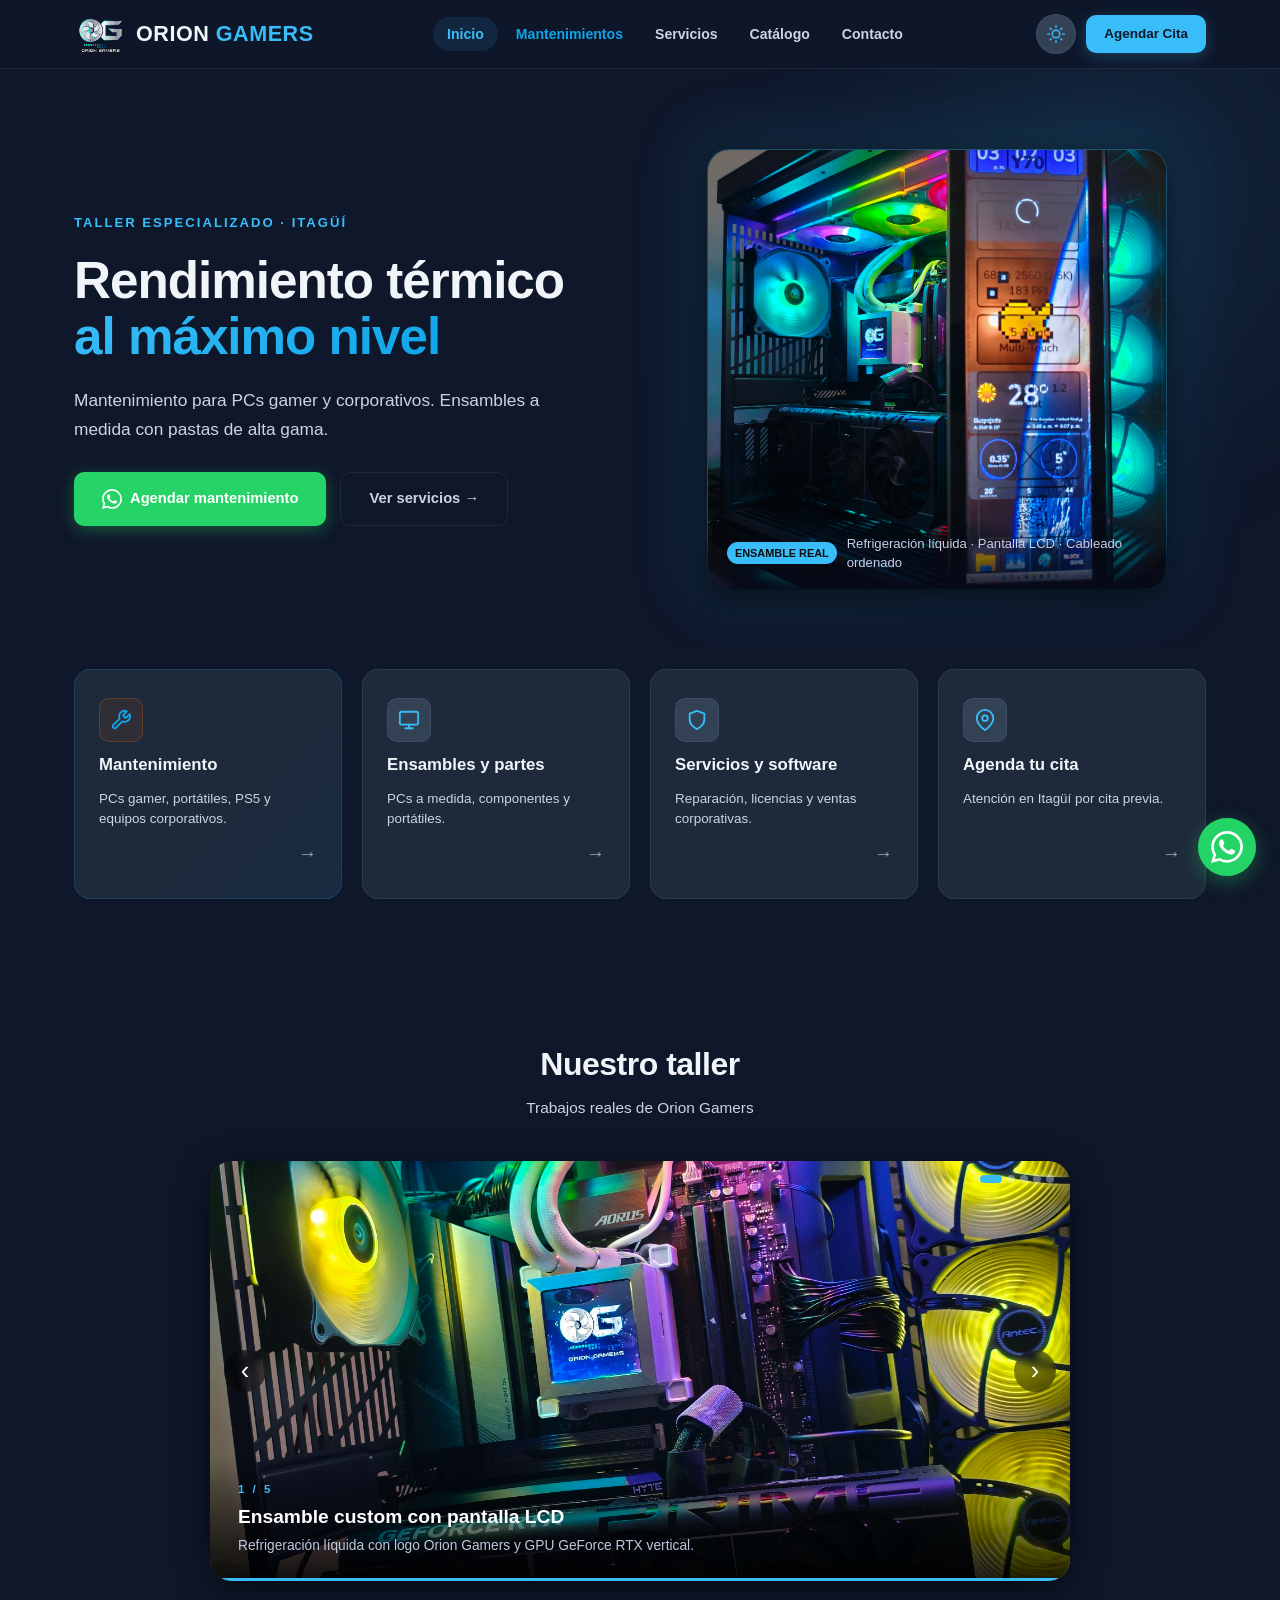
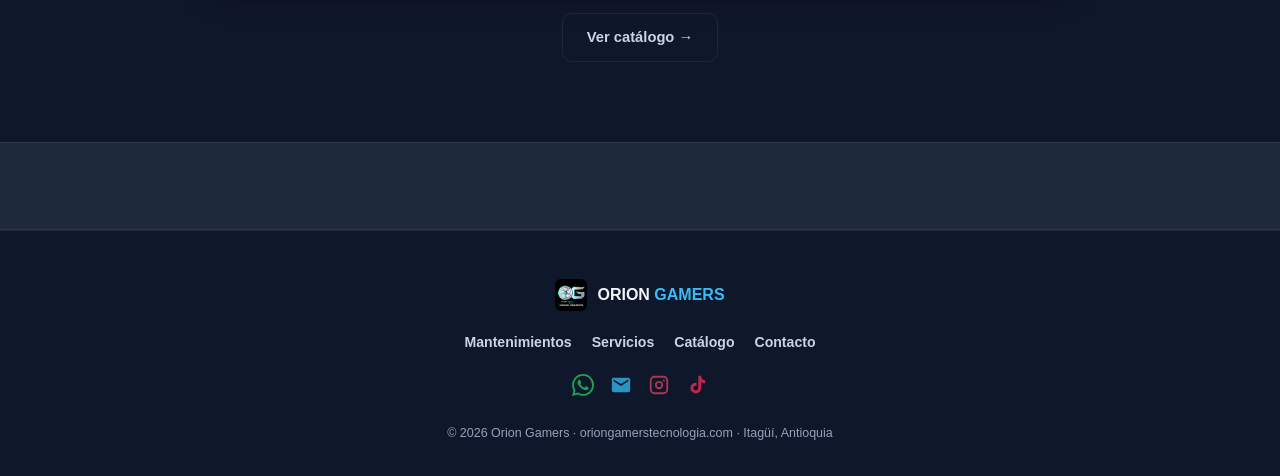
==== commit e2a95577: "Eliminar letras de referencia (A, B, ...) en catálogo y actualizar iconos de contacto" ====
--- a/index.html
+++ b/index.html
@@ -3,11 +3,11 @@
 <head>
   <meta charset="UTF-8">
   <meta name="viewport" content="width=device-width, initial-scale=1.0">
-  <title>Orion Gamers | Mantenimiento & Tecnología Gamer · Itagüí</title>
-  <meta name="description" content="Mantenimiento especializado de computadores, ensambles gamer a medida y licencias originales en Itagüí, Antioquia. Atención por cita previa.">
+  <title>Orion Gamers | Mantenimiento y Tecnología Gamer · Itagüí</title>
+  <meta name="description" content="Mantenimiento de PCs, ensambles gamer y licencias originales en Itagüí, Antioquia. Atención por cita.">
   <meta name="theme-color" content="#0f172a">
   <meta property="og:title" content="Orion Gamers · Mantenimiento & Tecnología Gamer">
-  <meta property="og:description" content="Especialistas en mantenimiento térmico, ensambles gamer y licencias originales. Itagüí, Antioquia.">
+  <meta property="og:description" content="Mantenimiento térmico, ensambles gamer y licencias originales en Itagüí.">
   <meta property="og:type" content="website">
   <meta property="og:url" content="https://oriongamerstecnologia.com">
   <meta property="og:image" content="Logos%20OrionGamers/Orion_Gamers_Variante_14.webp">
@@ -54,16 +54,16 @@
       <div class="container hero-grid">
 
         <div class="hero-text">
-          <p class="hero-eyebrow">Taller especializado · Itagüí, Antioquia</p>
+          <p class="hero-eyebrow">Taller especializado · Itagüí</p>
           <h1 class="hero-title">Rendimiento térmico<br><span class="gradient">al máximo nivel</span></h1>
-          <p class="hero-sub">Mantenimiento profesional para PCs gamer y corporativos. Ensambles a medida con pastas térmicas de alta gama.</p>
+          <p class="hero-sub">Mantenimiento para PCs gamer y corporativos. Ensambles a medida con pastas de alta gama.</p>
 
           <div class="hero-ctas">
             <a href="https://wa.me/573137829331?text=Hola%20Orion%20Gamers%2C%20deseo%20agendar%20un%20mantenimiento" target="_blank" rel="noopener" class="btn btn-whatsapp">
-              <svg viewBox="0 0 24 24" width="20" height="20" fill="currentColor"><path d="M12.04 2c-5.46 0-9.91 4.45-9.91 9.91 0 1.75.46 3.45 1.32 4.95L2.05 22l5.25-1.38c1.45.79 3.08 1.21 4.74 1.21 5.46 0 9.91-4.45 9.91-9.91 0-2.65-1.03-5.14-2.9-7.01A9.82 9.82 0 0 0 12.04 2zm5.46 12.38c-.28-.14-1.65-.81-1.9-.9-.26-.1-.45-.14-.64.14-.19.28-.73.9-.9 1.09-.17.19-.34.21-.62.07-.28-.14-1.18-.43-2.25-1.39-.83-.74-1.39-1.65-1.55-1.93-.16-.28-.02-.43.12-.57.13-.13.28-.34.42-.51.14-.17.19-.28.28-.47.09-.19.05-.36-.02-.5-.07-.14-.64-1.54-.88-2.11-.23-.55-.47-.48-.64-.49-.17-.01-.36-.01-.55-.01-.19 0-.5.07-.76.36-.26.28-1 1-1 2.43 0 1.44 1.03 2.82 1.18 3.01.14.19 2.03 3.1 4.92 4.35.69.3 1.23.48 1.65.61.69.22 1.32.19 1.82.11.56-.08 1.65-.67 1.88-1.32.23-.65.23-1.2.16-1.32-.07-.12-.26-.19-.54-.33z"/></svg>
-              Agendar Mantenimiento
+              <svg viewBox="0 0 24 24" width="20" height="20" fill="currentColor"><path d="M17.472 14.382c-.297-.149-1.758-.867-2.03-.967-.273-.099-.471-.148-.67.15-.197.297-.767.966-.94 1.164-.173.199-.347.223-.644.075-.297-.15-1.255-.463-2.39-1.475-.883-.788-1.48-1.761-1.653-2.059-.173-.297-.018-.458.13-.606.134-.133.298-.347.446-.52.149-.174.198-.298.298-.497.099-.198.05-.371-.025-.52-.075-.149-.669-1.612-.916-2.207-.242-.579-.487-.5-.669-.51-.173-.008-.371-.01-.57-.01-.198 0-.52.074-.792.372-.272.297-1.04 1.016-1.04 2.479 0 1.462 1.065 2.875 1.213 3.074.149.198 2.096 3.2 5.077 4.487.709.306 1.262.489 1.694.625.712.227 1.36.195 1.871.118.571-.085 1.758-.719 2.006-1.413.248-.694.248-1.289.173-1.413-.074-.124-.272-.198-.57-.347m-5.421 7.403h-.004a9.87 9.87 0 01-5.031-1.378l-.361-.214-3.741.982.998-3.648-.235-.374a9.86 9.86 0 01-1.51-5.26c.001-5.45 4.436-9.884 9.888-9.884 2.64 0 5.122 1.03 6.988 2.898a9.825 9.825 0 012.893 6.994c-.003 5.45-4.437 9.884-9.885 9.884m8.413-18.297A11.815 11.815 0 0012.05 0C5.495 0 .16 5.335.157 11.892c0 2.096.547 4.142 1.588 5.945L.057 24l6.305-1.654a11.882 11.882 0 005.683 1.448h.005c6.554 0 11.89-5.335 11.893-11.893a11.821 11.821 0 00-3.48-8.413z"/></svg>
+              Agendar mantenimiento
             </a>
-            <a href="servicios.html" class="btn btn-ghost">Explorar servicios →</a>
+            <a href="servicios.html" class="btn btn-ghost">Ver servicios →</a>
           </div>
         </div>
 
@@ -73,7 +73,7 @@
             <img src="Imagenes%20y%20videos%20Pagina/A2.jpeg" alt="Ensamble gamer Orion Gamers con refrigeración líquida y pantalla LCD personalizada" class="hero-img" loading="eager">
             <div class="hero-img-caption">
               <span class="pill">Ensamble real</span>
-              Refrigeración líquida · Pantalla LCD · Cable management
+              Refrigeración líquida · Pantalla LCD · Cableado ordenado
             </div>
           </div>
         </div>
@@ -91,7 +91,7 @@
               <svg viewBox="0 0 24 24" fill="none" stroke="currentColor" stroke-width="2" stroke-linecap="round" stroke-linejoin="round"><path d="M14.7 6.3a1 1 0 0 0 0 1.4l1.6 1.6a1 1 0 0 0 1.4 0l3.77-3.77a6 6 0 0 1-7.94 7.94l-6.91 6.91a2.12 2.12 0 0 1-3-3l6.91-6.91a6 6 0 0 1 7.94-7.94l-3.76 3.76z"></path></svg>
             </span>
             <h3>Mantenimiento</h3>
-            <p>Gamer, portátiles, consolas PS5 y corporativo. Metal líquido y pastas de alto rendimiento.</p>
+            <p>PCs gamer, portátiles, PS5 y equipos corporativos.</p>
             <span class="card-arrow">→</span>
           </a>
 
@@ -99,8 +99,8 @@
             <span class="card-icon">
               <svg viewBox="0 0 24 24" fill="none" stroke="currentColor" stroke-width="2" stroke-linecap="round" stroke-linejoin="round"><rect x="2" y="3" width="20" height="14" rx="2" ry="2"></rect><line x1="8" y1="21" x2="16" y2="21"></line><line x1="12" y1="17" x2="12" y2="21"></line></svg>
             </span>
-            <h3>Ensambles &amp; Partes</h3>
-            <p>PCs a medida, componentes y portátiles seleccionadas.</p>
+            <h3>Ensambles y partes</h3>
+            <p>PCs a medida, componentes y portátiles.</p>
             <span class="card-arrow">→</span>
           </a>
 
@@ -108,8 +108,8 @@
             <span class="card-icon">
               <svg viewBox="0 0 24 24" fill="none" stroke="currentColor" stroke-width="2" stroke-linecap="round" stroke-linejoin="round"><path d="M12 22s8-4 8-10V5l-8-3-8 3v7c0 6 8 10 8 10z"></path></svg>
             </span>
-            <h3>Servicios &amp; Software</h3>
-            <p>Reparación, licencias originales y consumo corporativo.</p>
+            <h3>Servicios y software</h3>
+            <p>Reparación, licencias y ventas corporativas.</p>
             <span class="card-arrow">→</span>
           </a>
 
@@ -117,8 +117,8 @@
             <span class="card-icon">
               <svg viewBox="0 0 24 24" fill="none" stroke="currentColor" stroke-width="2" stroke-linecap="round" stroke-linejoin="round"><path d="M21 10c0 7-9 13-9 13s-9-6-9-13a9 9 0 0 1 18 0z"></path><circle cx="12" cy="10" r="3"></circle></svg>
             </span>
-            <h3>Agenda tu Cita</h3>
-            <p>Atención personalizada en Itagüí por cita previa.</p>
+            <h3>Agenda tu cita</h3>
+            <p>Atención en Itagüí por cita previa.</p>
             <span class="card-arrow">→</span>
           </a>
 
@@ -131,7 +131,7 @@
       <div class="container">
         <div class="section-header">
           <h2>Nuestro taller</h2>
-          <p>Trabajos reales realizados por Orion Gamers</p>
+          <p>Trabajos reales de Orion Gamers</p>
         </div>
 
         <div class="carousel" id="carousel">
@@ -161,7 +161,7 @@
         </div>
 
         <div class="gallery-cta">
-          <a href="catalogo.html" class="btn btn-outline">Ver catálogo completo →</a>
+          <a href="catalogo.html" class="btn btn-outline">Ver catálogo →</a>
         </div>
       </div>
     </section>
@@ -173,7 +173,7 @@
           <span class="trust-icon">
             <svg viewBox="0 0 24 24" fill="none" stroke="currentColor" stroke-width="2" stroke-linecap="round" stroke-linejoin="round"><path d="M14.7 6.3a1 1 0 0 0 0 1.4l1.6 1.6a1 1 0 0 0 1.4 0l3.77-3.77a6 6 0 0 1-7.94 7.94l-6.91 6.91a2.12 2.12 0 0 1-3-3l6.91-6.91a6 6 0 0 1 7.94-7.94l-3.76 3.76z"></path></svg>
           </span>
-          <span>Mantenimiento preventivo &amp; correctivo</span>
+          <span>Mantenimiento preventivo y correctivo</span>
         </div>
         <div class="trust-item">
           <span class="trust-icon">
@@ -185,13 +185,13 @@
           <span class="trust-icon">
             <svg viewBox="0 0 24 24" fill="none" stroke="currentColor" stroke-width="2" stroke-linecap="round" stroke-linejoin="round"><rect x="3" y="4" width="18" height="18" rx="2" ry="2"></rect><line x1="16" y1="2" x2="16" y2="6"></line><line x1="8" y1="2" x2="8" y2="6"></line><line x1="3" y1="10" x2="21" y2="10"></line></svg>
           </span>
-          <span>Atención por cita en Itagüí</span>
+          <span>Atención por cita</span>
         </div>
         <div class="trust-item">
           <span class="trust-icon">
             <svg viewBox="0 0 24 24" fill="none" stroke="currentColor" stroke-width="2" stroke-linecap="round" stroke-linejoin="round"><path d="M14 14.76V3.5a2.5 2.5 0 0 0-5 0v11.26a4.5 4.5 0 1 0 5 0z"></path></svg>
           </span>
-          <span>Pastas térmicas de alta gama</span>
+          <span>Pastas de alta gama</span>
         </div>
       </div>
     </section>
@@ -212,8 +212,10 @@
         <a href="contacto.html">Contacto</a>
       </div>
       <div class="footer-contact">
-        <a href="https://wa.me/573137829331" target="_blank" rel="noopener">WhatsApp: +57 313 782 9331</a>
-        <a href="mailto:oriongamers9@gmail.com">oriongamers9@gmail.com</a>
+        <a href="https://wa.me/573137829331" target="_blank" rel="noopener" aria-label="WhatsApp" title="WhatsApp"><img src="iconos/whatsapp.svg" alt="" width="22" height="22"></a>
+        <a href="mailto:oriongamers9@gmail.com" aria-label="Correo" title="Correo"><img src="iconos/correo.svg" alt="" width="22" height="22"></a>
+        <a href="https://www.instagram.com/oriongamers" target="_blank" rel="noopener" aria-label="Instagram" title="Instagram"><img src="iconos/instagram.svg" alt="" width="22" height="22"></a>
+        <a href="https://www.tiktok.com/@oriongamers" target="_blank" rel="noopener" aria-label="TikTok" title="TikTok"><img src="iconos/tiktok.svg" alt="" width="22" height="22"></a>
       </div>
       <p class="footer-copy">&copy; 2026 Orion Gamers · oriongamerstecnologia.com · Itagüí, Antioquia</p>
     </div>
@@ -222,7 +224,7 @@
   <!-- WHATSAPP FAB -->
   <a href="https://wa.me/573137829331?text=Hola%20Orion%20Gamers%2C%20tengo%20una%20consulta" target="_blank" rel="noopener" class="wa-fab" aria-label="WhatsApp">
     <span class="wa-pulse"></span>
-    <svg viewBox="0 0 24 24" width="30" height="30" fill="white"><path d="M12.04 2c-5.46 0-9.91 4.45-9.91 9.91 0 1.75.46 3.45 1.32 4.95L2.05 22l5.25-1.38c1.45.79 3.08 1.21 4.74 1.21 5.46 0 9.91-4.45 9.91-9.91 0-2.65-1.03-5.14-2.9-7.01A9.82 9.82 0 0 0 12.04 2zm5.46 12.38c-.28-.14-1.65-.81-1.9-.9-.26-.1-.45-.14-.64.14-.19.28-.73.9-.9 1.09-.17.19-.34.21-.62.07-.28-.14-1.18-.43-2.25-1.39-.83-.74-1.39-1.65-1.55-1.93-.16-.28-.02-.43.12-.57.13-.13.28-.34.42-.51.14-.17.19-.28.28-.47.09-.19.05-.36-.02-.5-.07-.14-.64-1.54-.88-2.11-.23-.55-.47-.48-.64-.49-.17-.01-.36-.01-.55-.01-.19 0-.5.07-.76.36-.26.28-1 1-1 2.43 0 1.44 1.03 2.82 1.18 3.01.14.19 2.03 3.1 4.92 4.35.69.3 1.23.48 1.65.61.69.22 1.32.19 1.82.11.56-.08 1.65-.67 1.88-1.32.23-.65.23-1.2.16-1.32-.07-.12-.26-.19-.54-.33z"/></svg>
+    <svg viewBox="0 0 24 24" width="32" height="32" fill="white"><path d="M17.472 14.382c-.297-.149-1.758-.867-2.03-.967-.273-.099-.471-.148-.67.15-.197.297-.767.966-.94 1.164-.173.199-.347.223-.644.075-.297-.15-1.255-.463-2.39-1.475-.883-.788-1.48-1.761-1.653-2.059-.173-.297-.018-.458.13-.606.134-.133.298-.347.446-.52.149-.174.198-.298.298-.497.099-.198.05-.371-.025-.52-.075-.149-.669-1.612-.916-2.207-.242-.579-.487-.5-.669-.51-.173-.008-.371-.01-.57-.01-.198 0-.52.074-.792.372-.272.297-1.04 1.016-1.04 2.479 0 1.462 1.065 2.875 1.213 3.074.149.198 2.096 3.2 5.077 4.487.709.306 1.262.489 1.694.625.712.227 1.36.195 1.871.118.571-.085 1.758-.719 2.006-1.413.248-.694.248-1.289.173-1.413-.074-.124-.272-.198-.57-.347m-5.421 7.403h-.004a9.87 9.87 0 01-5.031-1.378l-.361-.214-3.741.982.998-3.648-.235-.374a9.86 9.86 0 01-1.51-5.26c.001-5.45 4.436-9.884 9.888-9.884 2.64 0 5.122 1.03 6.988 2.898a9.825 9.825 0 012.893 6.994c-.003 5.45-4.437 9.884-9.885 9.884m8.413-18.297A11.815 11.815 0 0012.05 0C5.495 0 .16 5.335.157 11.892c0 2.096.547 4.142 1.588 5.945L.057 24l6.305-1.654a11.882 11.882 0 005.683 1.448h.005c6.554 0 11.89-5.335 11.893-11.893a11.821 11.821 0 00-3.48-8.413z"/></svg>
   </a>
 
   <script src="script.js"></script>
--- a/styles.css
+++ b/styles.css
@@ -404,8 +404,8 @@
 .footer-links { display: flex; gap: 20px; flex-wrap: wrap; }
 .footer-links a { font-size: .88rem; font-weight: 600; color: var(--text-2); }
 .footer-links a:hover { color: var(--accent); }
-.footer-contact { display: flex; gap: 20px; flex-wrap: wrap; }
-.footer-contact a { font-size: .84rem; color: var(--text-3); }
+.footer-contact { display: flex; gap: 16px; flex-wrap: wrap; }
+.footer-contact a { display: inline-flex; color: var(--text-3); }
 .footer-contact a:hover { color: var(--accent); }
 .footer-copy { font-size: .78rem; color: var(--text-3); margin-top: 8px; }
 
@@ -1891,8 +1891,7 @@
 @media (max-width: 768px) {
   .nav {
     display: none; position: absolute; top: 68px; left: 0; right: 0;
-    background: var(--bg-glass); backdrop-filter: blur(16px);
-    -webkit-backdrop-filter: blur(16px);
+    background: var(--bg-0);
     border-bottom: 1px solid var(--border);
     flex-direction: column; padding: 16px 24px; gap: 4px;
     box-shadow: var(--shadow);
@@ -2875,3 +2874,34 @@
 
 
 
+
+.contact-grid { grid-template-columns: repeat(2, 1fr); max-width: 900px; margin: 0 auto; }
+.contact-grid .service-box-icon svg { width: 20px; height: 20px; }
+@media (max-width: 640px) { .contact-grid { grid-template-columns: 1fr; } }
+
+.footer-contact img { display: block; opacity: .75; transition: opacity var(--speed) var(--ease), transform var(--speed) var(--ease); }
+.footer-contact a:hover img { opacity: 1; transform: translateY(-2px); }
+.service-box-icon img { width: 22px; height: 22px; display: block; }
+
+/* ─── ANIMACIONES: entrada de página, scroll reveal, salida ─── */
+@view-transition { navigation: auto; }
+::view-transition-old(root) { animation: pageOut .25s ease both; }
+::view-transition-new(root) { animation: pageIn .45s cubic-bezier(.16,1,.3,1) both; }
+@keyframes pageIn { from { opacity: 0; transform: translateY(14px); } }
+@keyframes pageOut { to { opacity: 0; transform: translateY(-8px); } }
+
+body { animation: bodyIn .6s ease both; }
+@keyframes bodyIn { from { opacity: 0; } }
+body.page-leave { opacity: 0; transition: opacity .25s ease; }
+.header { animation: headerIn .7s cubic-bezier(.16,1,.3,1) both; }
+@keyframes headerIn { from { opacity: 0; transform: translateY(-100%); } }
+
+.reveal { opacity: 0; }
+.reveal.in { opacity: 1; animation: revealUp .8s cubic-bezier(.16,1,.3,1) var(--d, 0s) backwards; }
+@keyframes revealUp { from { opacity: 0; transform: translateY(28px) scale(.98); filter: blur(4px); } }
+
+@media (prefers-reduced-motion: reduce) {
+  body, .header, .reveal.in { animation: none; }
+  .reveal { opacity: 1; }
+  ::view-transition-group(*), ::view-transition-old(*), ::view-transition-new(*) { animation: none; }
+}
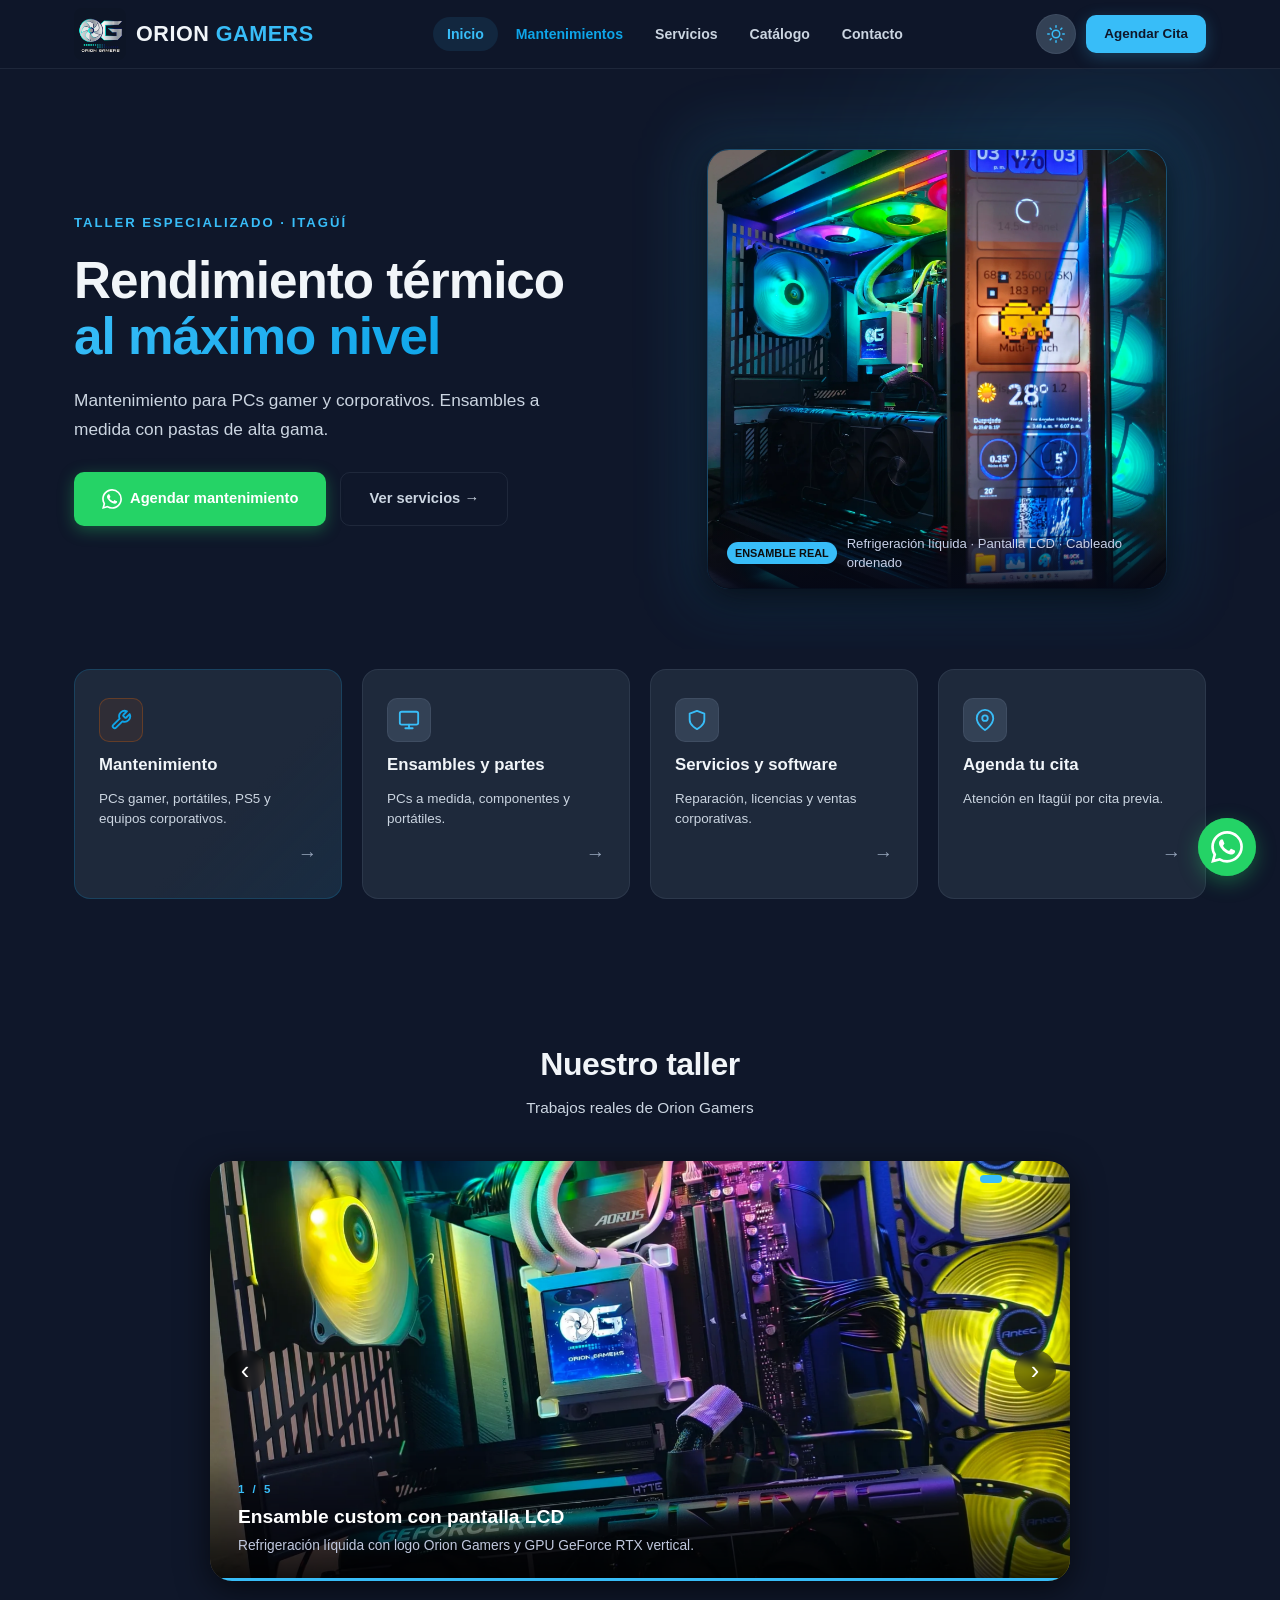
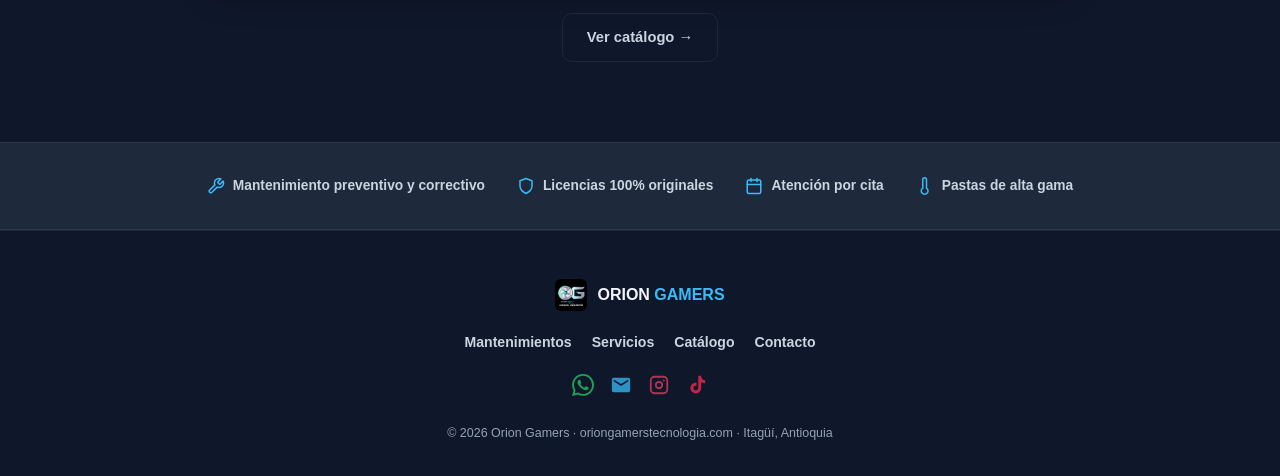
==== commit e17e961f: "Optimizar imágenes a WebP, SEO, quitar texto de microsoldadura y borrar multimedia sin uso Co-Author" ====
--- a/index.html
+++ b/index.html
@@ -3,16 +3,64 @@
 <head>
   <meta charset="UTF-8">
   <meta name="viewport" content="width=device-width, initial-scale=1.0">
-  <title>Orion Gamers | Mantenimiento y Tecnología Gamer · Itagüí</title>
-  <meta name="description" content="Mantenimiento de PCs, ensambles gamer y licencias originales en Itagüí, Antioquia. Atención por cita.">
+  <title>Orion Gamers | Mantenimiento de PCs, Ensambles Gamer y Licencias en Itagüí</title>
+  <meta name="description" content="Orion Gamers (OrionGamers) en Itagüí, Antioquia: mantenimiento de PCs gamer y PS5, ensambles a medida, portátiles y licencias originales. Atención por cita.">
+  <meta name="keywords" content="Orion Gamers, OrionGamers, mantenimiento PC gamer Itagüí, mantenimiento PS5, ensamble PC gamer, licencias originales, Itagüí">
+  <link rel="canonical" href="https://oriongamerstecnologia.com/">
+  <meta name="robots" content="index, follow">
   <meta name="theme-color" content="#0f172a">
-  <meta property="og:title" content="Orion Gamers · Mantenimiento & Tecnología Gamer">
+  <meta property="og:title" content="Orion Gamers · Mantenimiento y Tecnología Gamer en Itagüí">
   <meta property="og:description" content="Mantenimiento térmico, ensambles gamer y licencias originales en Itagüí.">
   <meta property="og:type" content="website">
-  <meta property="og:url" content="https://oriongamerstecnologia.com">
-  <meta property="og:image" content="Logos%20OrionGamers/Orion_Gamers_Variante_14.webp">
+  <meta property="og:site_name" content="Orion Gamers">
+  <meta property="og:locale" content="es_CO">
+  <meta property="og:url" content="https://oriongamerstecnologia.com/">
+  <meta property="og:image" content="https://oriongamerstecnologia.com/Logos%20OrionGamers/Orion_Gamers_Variante_14.webp">
   <link rel="icon" type="image/webp" href="Logos%20OrionGamers/Orion_Gamers_Variante_14.webp" id="favicon">
   <link rel="stylesheet" href="styles.css">
+  <script type="application/ld+json">
+{
+  "@context": "https://schema.org",
+  "@graph": [
+    {
+      "@type": "WebSite",
+      "@id": "https://oriongamerstecnologia.com/#website",
+      "url": "https://oriongamerstecnologia.com/",
+      "name": "Orion Gamers",
+      "alternateName": [
+        "OrionGamers",
+        "Orion Gamers Tecnología"
+      ],
+      "inLanguage": "es-CO"
+    },
+    {
+      "@type": "ComputerStore",
+      "@id": "https://oriongamerstecnologia.com/#negocio",
+      "name": "Orion Gamers",
+      "alternateName": [
+        "OrionGamers"
+      ],
+      "url": "https://oriongamerstecnologia.com/",
+      "image": "https://oriongamerstecnologia.com/Logos%20OrionGamers/Orion_Gamers_Variante_14.webp",
+      "logo": "https://oriongamerstecnologia.com/Logos%20OrionGamers/Orion_Gamers_Variante_14.webp",
+      "description": "Mantenimiento de PCs gamer y PS5, ensambles a medida, portátiles y licencias originales en Itagüí, Antioquia.",
+      "telephone": "+573137829331",
+      "email": "oriongamers9@gmail.com",
+      "address": {
+        "@type": "PostalAddress",
+        "addressLocality": "Itagüí",
+        "addressRegion": "Antioquia",
+        "addressCountry": "CO"
+      },
+      "areaServed": "Itagüí, Antioquia",
+      "sameAs": [
+        "https://www.instagram.com/oriongamers",
+        "https://www.tiktok.com/@oriongamers"
+      ]
+    }
+  ]
+}
+  </script>
 </head>
 <body>
 
@@ -70,7 +118,7 @@
         <div class="hero-visual">
           <div class="hero-card">
             <div class="hero-glow"></div>
-            <img src="Imagenes%20y%20videos%20Pagina/A2.jpeg" alt="Ensamble gamer Orion Gamers con refrigeración líquida y pantalla LCD personalizada" class="hero-img" loading="eager">
+            <img src="Imagenes%20y%20videos%20Pagina/A2.webp" alt="Ensamble gamer Orion Gamers con refrigeración líquida y pantalla LCD personalizada" class="hero-img" loading="eager" fetchpriority="high">
             <div class="hero-img-caption">
               <span class="pill">Ensamble real</span>
               Refrigeración líquida · Pantalla LCD · Cableado ordenado
--- a/styles.css
+++ b/styles.css
@@ -956,7 +956,8 @@
   border-radius: var(--r-full);
 }
 .ps5-video-wrapper {
-  max-width: 260px;
+  max-width: 100%;
+  aspect-ratio: 848 / 478;
 }
 .ps5-main-video {
   width: 100%;
@@ -1936,9 +1937,6 @@
     width: 100%;
     justify-content: center;
   }
-  .showcase-video {
-    height: 290px;
-  }
 }
 
 @media (max-width: 640px) {
@@ -1951,7 +1949,6 @@
   .fast-booking-info h3 { font-size: 1.3rem; }
   .video-showcase-card { padding: 24px 18px; }
   .video-showcase-title { font-size: 1.35rem; }
-  .showcase-video { height: 230px; }
   .ps5-showcase-card { padding: 24px 18px; }
   .ps5-showcase-title { font-size: 1.35rem; }
   .ps5-variant-item { padding: 12px 14px; gap: 12px; }
